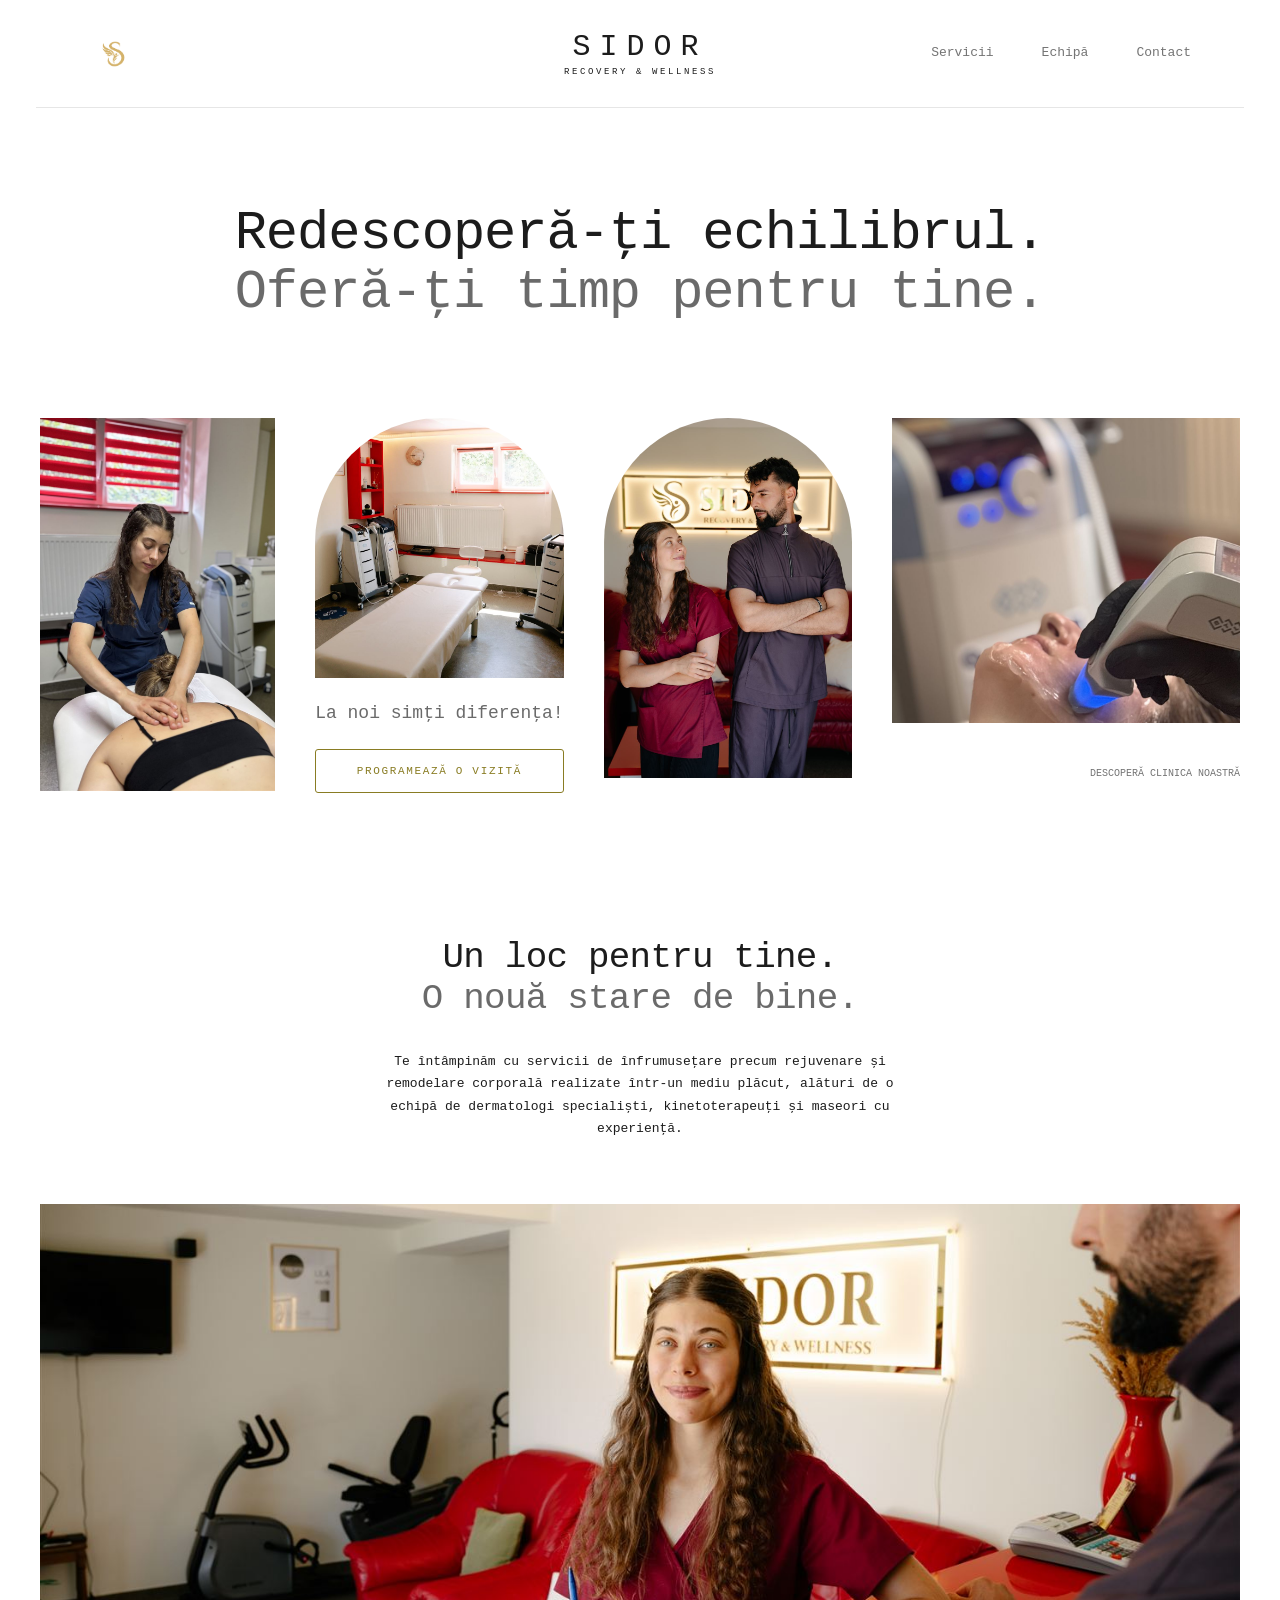
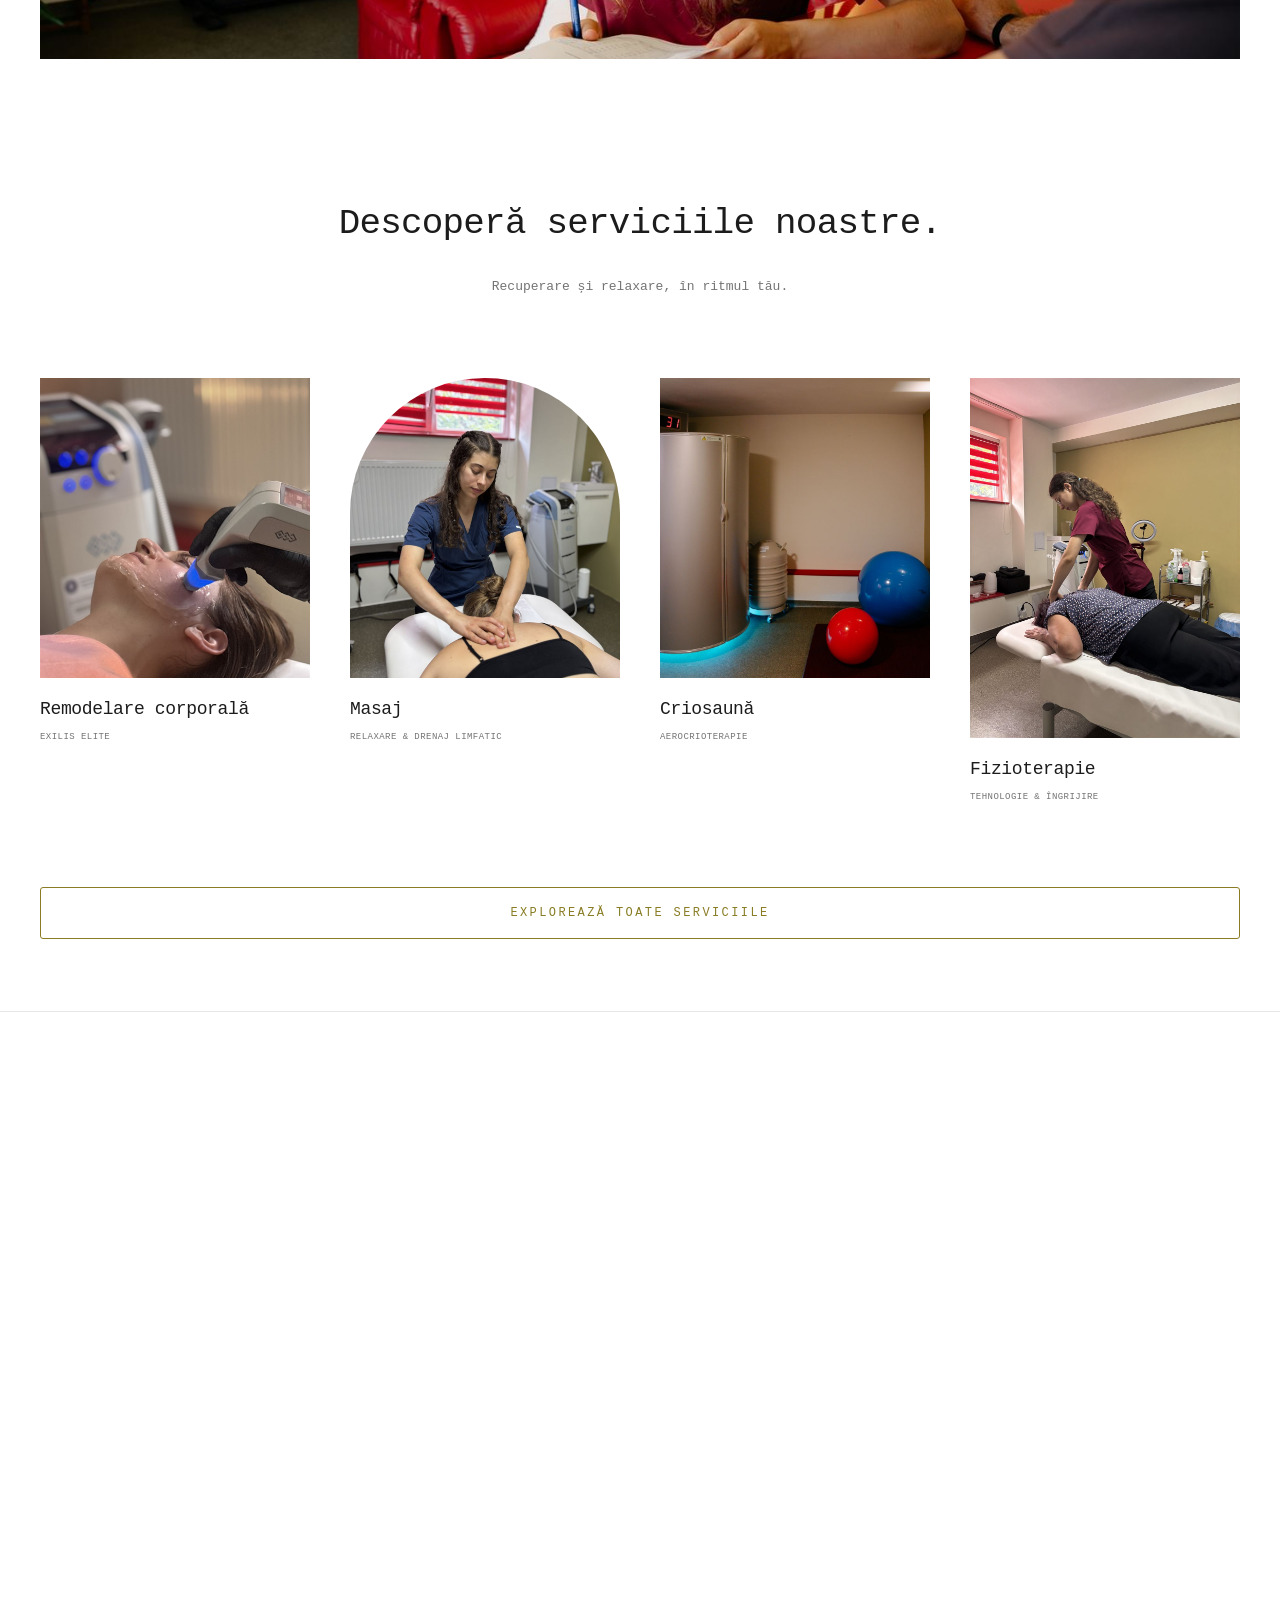
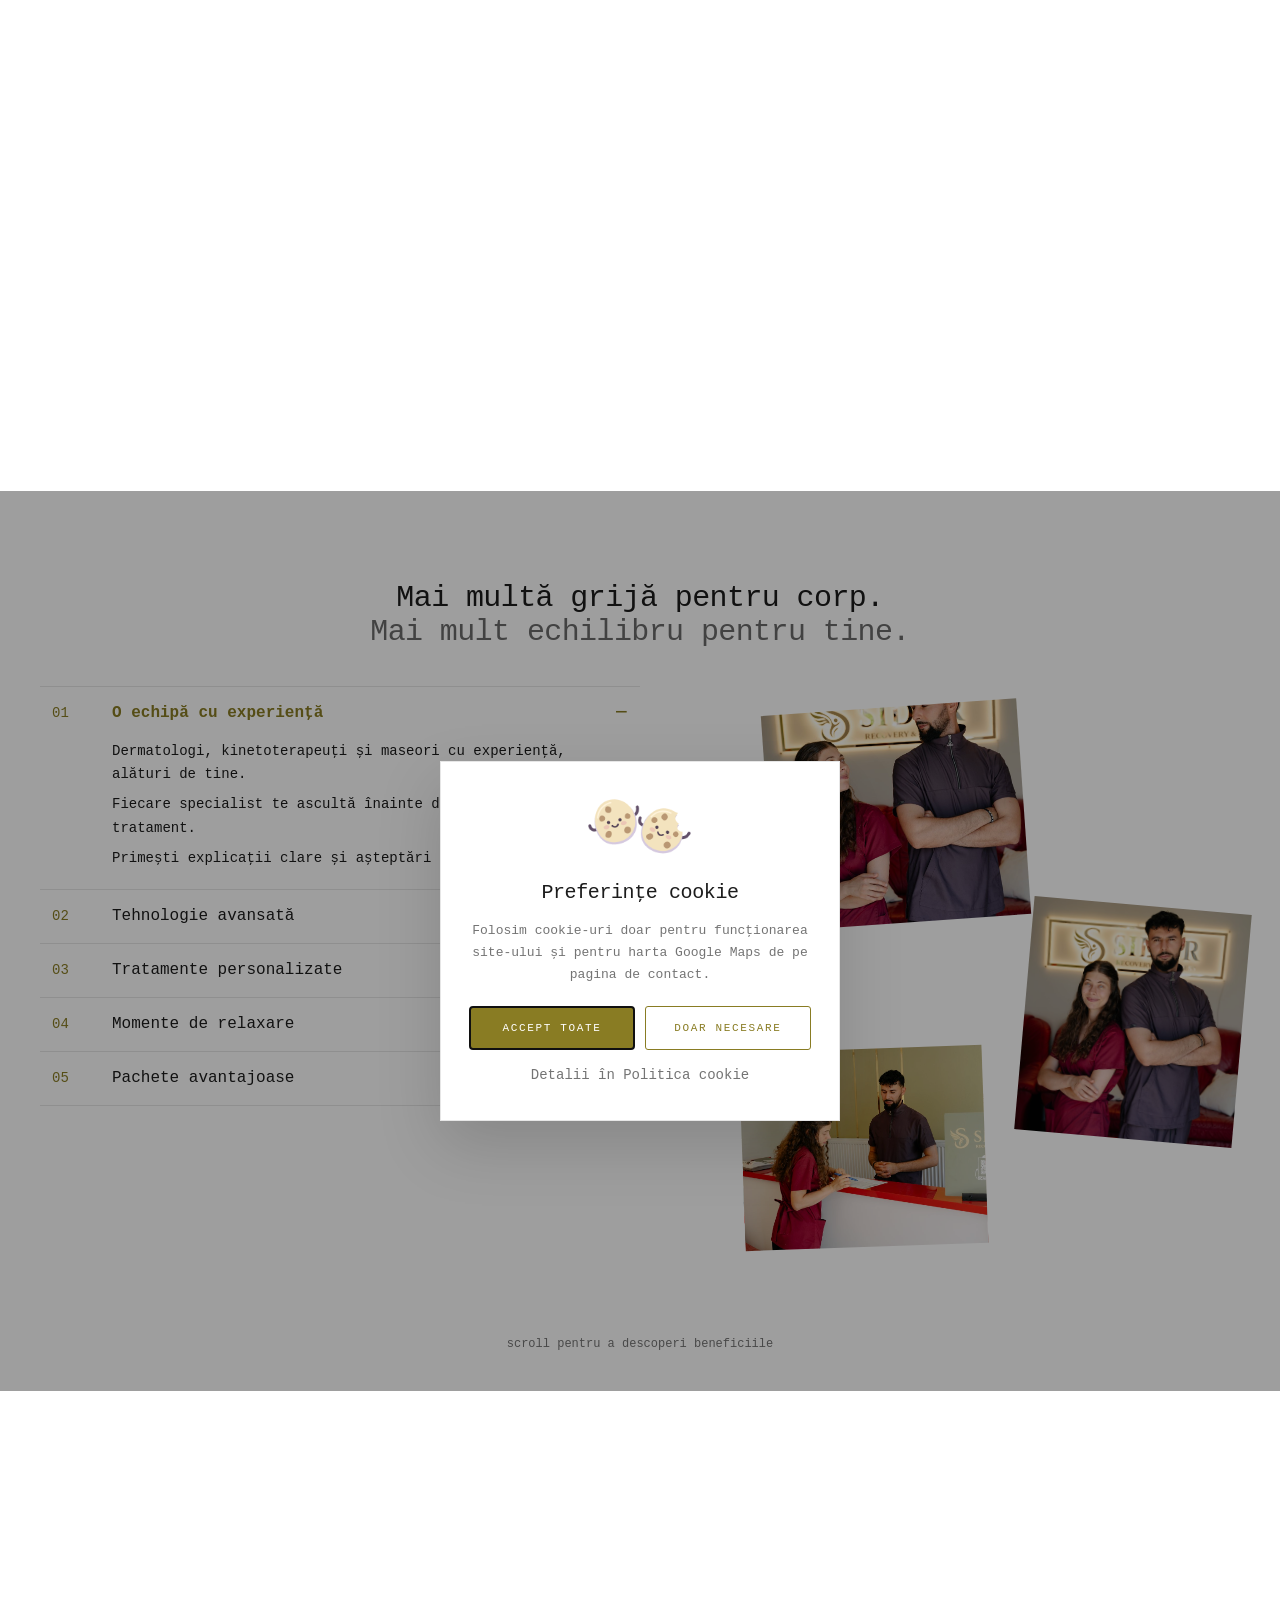
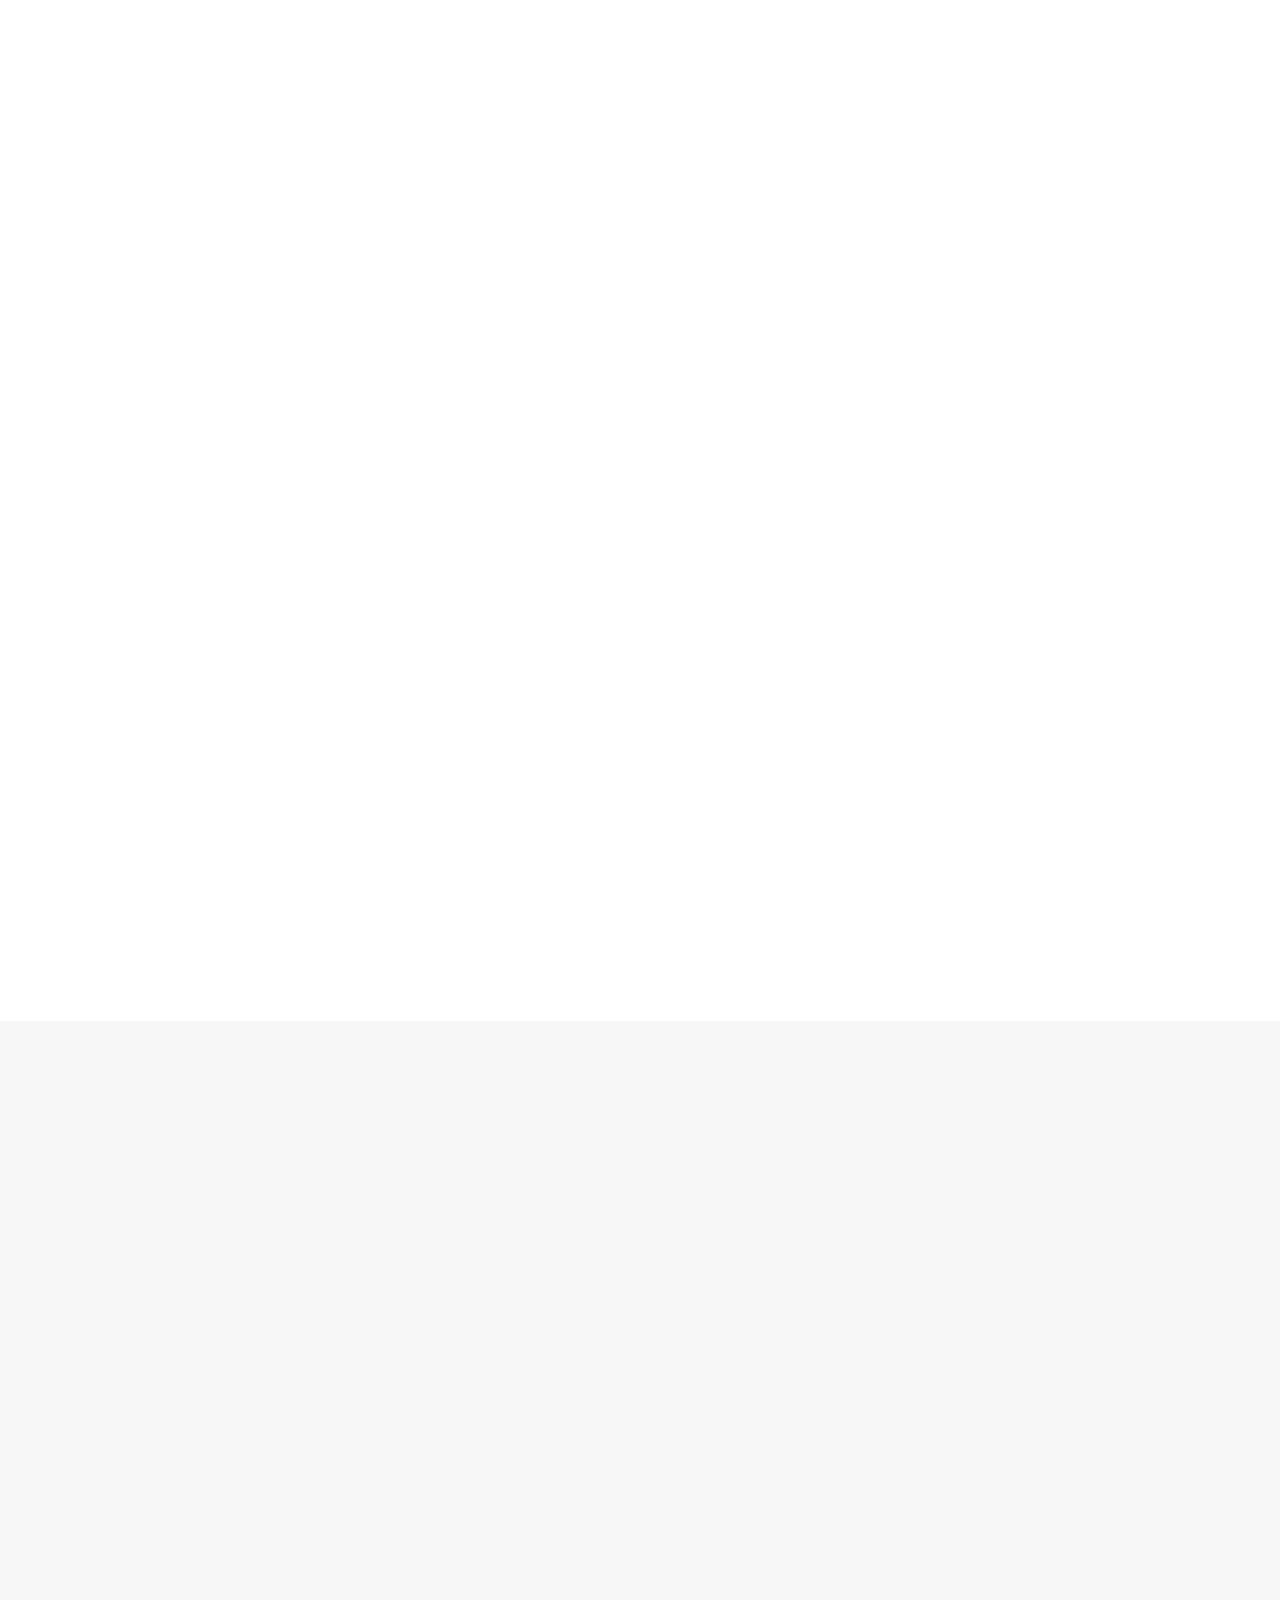
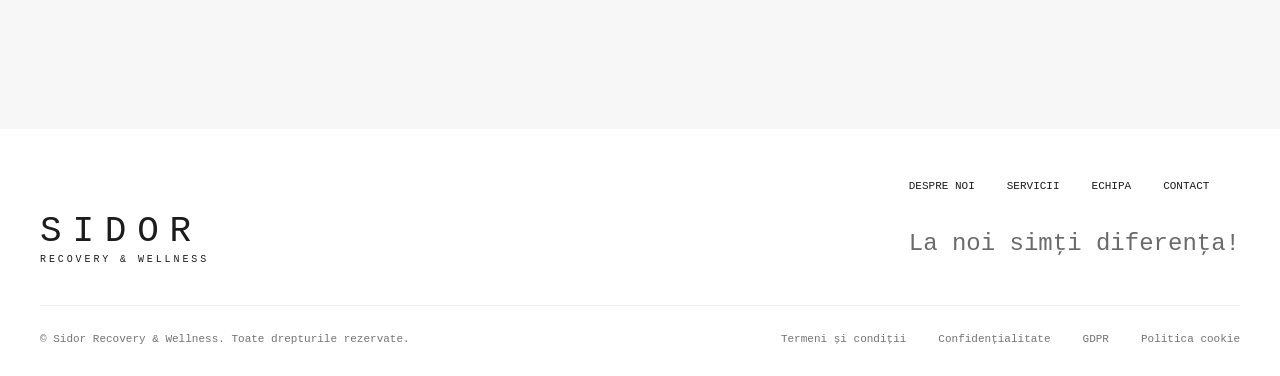
==== index.html @ bfe5ea74 "Add files via upload" ====
<!DOCTYPE html>
<html lang="ro">

<head>
  <meta charset="utf-8">
  <meta name="viewport" content="width=device-width, initial-scale=1">
  <title>Sidor Recovery &amp; Wellness — Clinică de Recuperare și Remodelare în Sînmartin, Oradea</title>
  <meta name="description" content="Clinică de recuperare și remodelare corporală în Sînmartin, Bihor (lângă Oradea): Exilis Elite, kinetoterapie, fizioterapie, criosaună, masaj și jacuzzi.">
  <meta name="robots" content="index, follow">
  <meta name="theme-color" content="#897c23">
  <link rel="canonical" href="https://sidorrecovery.ro/">
  <meta property="og:type" content="website">
  <meta property="og:locale" content="ro_RO">
  <meta property="og:site_name" content="Sidor Recovery &amp; Wellness">
  <meta property="og:title" content="Sidor Recovery &amp; Wellness — Clinică de Recuperare și Remodelare în Sînmartin, Oradea">
  <meta property="og:description" content="Clinică de recuperare și remodelare corporală în Sînmartin, Bihor (lângă Oradea): Exilis Elite, kinetoterapie, fizioterapie, criosaună, masaj și jacuzzi.">
  <meta property="og:url" content="https://sidorrecovery.ro/">
  <meta property="og:image" content="https://sidorrecovery.ro/media/80.jpg">
  <meta name="twitter:card" content="summary_large_image">
  <link rel="icon" type="image/png" href="media/logo.png">
  <link rel="stylesheet" href="style.css">
  <script type="application/ld+json">{"@context":"https://schema.org","@type":"HealthAndBeautyBusiness","@id":"https://sidorrecovery.ro/#clinic","name":"Sidor Recovery & Wellness","url":"https://sidorrecovery.ro/","image":"https://sidorrecovery.ro/media/80.jpg","telephone":"+40761331510","email":"sidorbeautycenter@gmail.com","priceRange":"$$","address":{"@type":"PostalAddress","streetAddress":"Strada Ciprian Porumbescu nr. 12","addressLocality":"Sînmartin","addressRegion":"Bihor","postalCode":"417495","addressCountry":"RO"},"openingHoursSpecification":[{"@type":"OpeningHoursSpecification","dayOfWeek":"Monday","opens":"18:00","closes":"20:00"},{"@type":"OpeningHoursSpecification","dayOfWeek":"Friday","opens":"16:00","closes":"20:00"},{"@type":"OpeningHoursSpecification","dayOfWeek":["Saturday","Sunday"],"opens":"10:00","closes":"16:00"}]}</script>
</head>

<body>
  <header class="nav">
    <div class="m logo-img" style="background-image:url(media/logo.png)" aria-hidden="true"></div>
    <a class="logo" href="#top"><b>SIDOR</b><small>RECOVERY &amp; WELLNESS</small></a>
    <nav aria-label="Navigare principală"><a href="servicii.html">Servicii</a><a href="echipa.html">Echipă</a><a href="contact.html">Contact</a></nav>
  </header>

  <main id="top">
    <section class="hero wrap">
      <h1 class="rv">Redescoperă-ți echilibrul.<br><em>Oferă-ți timp pentru tine.</em></h1>
      <div class="hero-grid">
        <div class="m rv h1" style="background-image:url(media/23.jpg)" role="img" aria-label="Remodelare corporală">
        </div>
        <div class="col">
          <div class="m rv arch h2" style="background-image:url(media/72.jpg)" role="img"
            aria-label="Un spațiu pentru recuperare"></div>
          <p class="rv tag"><em>La noi simți diferența!</em></p>
          <a class="btn rv" href="contact.html">PROGRAMEAZĂ O VIZITĂ</a>
        </div>
        <div class="m rv arch h3" style="background-image:url(media/77.jpg)" role="img"
          aria-label="Oamenii din spatele stării tale de bine"></div>
        <div class="col">
          <div class="m rv h4" style="background-image:url(media/4.jpg)" role="img"
            aria-label="Îngrijire și tehnologie"></div>
          <br>
          <a class="link rv" href="contact.html">DESCOPERĂ CLINICA NOASTRĂ</a>
        </div>
      </div>
    </section>

    <section class="wrap center" id="despre">
      <h2 class="rv">Un loc pentru tine.<br><em>O nouă stare de bine.</em></h2>
      <p class="rv lead">Te întâmpinăm cu servicii de înfrumusețare precum rejuvenare și remodelare corporală realizate
        într-un mediu plăcut, alături de o echipă de dermatologi specialiști, kinetoterapeuți și maseori cu experiență.
      </p>
      <div class="m rv wide" style="background-image:url(media/80.jpg)" role="img" aria-label="În interiorul clinicii">
      </div>
    </section>

    <section class="wrap center" id="servicii">
      <h2 class="rv">Descoperă serviciile noastre.</h2>
      <p class="rv lead muted">Recuperare și relaxare, în ritmul tău.</p>
      <div class="cards">
        <article class="rv">
          <div class="m" style="background-image:url(media/5.jpg)" role="img" aria-label="Remodelare corporală"></div>
          <h3>Remodelare corporală</h3><small>EXILIS ELITE</small>
        </article>
        <article class="rv">
          <div class="m arch" style="background-image:url(media/23.jpg)" role="img" aria-label="Masaj"></div>
          <h3>Masaj</h3><small>RELAXARE &amp; DRENAJ LIMFATIC</small>
        </article>
        <article class="rv">
          <div class="m" style="background-image:url(media/74.jpg)" role="img" aria-label="Criosaună"></div>
          <h3>Criosaună</h3><small>AEROCRIOTERAPIE</small>
        </article>
        <article class="rv tall">
          <div class="m" style="background-image:url(media/22.jpg)" role="img" aria-label="Fizioterapie"></div>
          <h3>Fizioterapie</h3><small>TEHNOLOGIE &amp; ÎNGRIJIRE</small>
        </article>
      </div>
      <a class="btn full rv" href="servicii.html">EXPLOREAZĂ TOATE SERVICIILE</a>
    </section>

    <!-- Benefits: pinned, scroll steps through 5 benefits x 3 images (see script.js) -->
    <section class="ben" id="beneficii">
      <div class="pin wrap">
        <h2 class="center">Mai multă grijă pentru corp.<br><em>Mai mult echilibru pentru tine.</em></h2>
        <div class="ben-grid">
          <ul class="rows">
            <li><button type="button"><i>01</i><span>O echipă cu experiență</span><b>+</b></button>
              <p>Dermatologi, kinetoterapeuți și maseori cu experiență, alături de tine.</p>
              <p>Fiecare specialist te ascultă înainte de a recomanda un tratament.</p>
              <p>Primești explicații clare și așteptări realiste.</p>
            </li>
            <li><button type="button"><i>02</i><span>Tehnologie avansată</span><b>+</b></button>
              <p>Aparatură modernă pentru rezultate vizibile.</p>
              <p>Dispozitive certificate, operate doar de personal instruit.</p>
              <p>Fiecare ședință este adaptată reacției corpului tău.</p>
            </li>
            <li><button type="button"><i>03</i><span>Tratamente personalizate</span><b>+</b></button>
              <p>Fiecare plan este adaptat nevoilor tale.</p>
              <p>Începem cu o evaluare și stabilim obiectivele împreună.</p>
              <p>Planul se ajustează pe parcurs.</p>
            </li>
            <li><button type="button"><i>04</i><span>Momente de relaxare</span><b>+</b></button>
              <p>Un spațiu liniștit, doar pentru tine.</p>
              <p>Muzică discretă, lumină caldă și o atmosferă calmă.</p>
              <p>Rămâi cât ai nevoie după tratament, fără grabă.</p>
            </li>
            <li><button type="button"><i>05</i><span>Pachete avantajoase</span><b>+</b></button>
              <p>Combină serviciile preferate în pachete avantajoase.</p>
              <p>Prețuri bune pentru rezultate de durată.</p>
              <p>Le programezi flexibil, după agenda ta.</p>
            </li>
          </ul>
          <div class="stage">
            <!-- 15 placeholders: 3 per benefit, in order -->
            <div class="m" style="background-image:url(media/77.jpg)" role="img" aria-label="Beneficiul 1, imaginea 1">
            </div>
            <div class="m" style="background-image:url(media/78.jpg)" role="img" aria-label="Beneficiul 1, imaginea 2">
            </div>
            <div class="m" style="background-image:url(media/79.jpg)" role="img" aria-label="Beneficiul 1, imaginea 3">
            </div>
            <div class="m" style="background-image:url(media/4.jpg)" role="img" aria-label="Beneficiul 2, imaginea 1">
            </div>
            <div class="m" style="background-image:url(media/73.jpg)" role="img" aria-label="Beneficiul 2, imaginea 2">
            </div>
            <div class="m" style="background-image:url(media/21.jpg)" role="img" aria-label="Beneficiul 2, imaginea 3">
            </div>
            <div class="m" style="background-image:url(media/3.jpg)" role="img" aria-label="Beneficiul 3, imaginea 1">
            </div>
            <div class="m" style="background-image:url(media/5.jpg)" role="img" aria-label="Beneficiul 3, imaginea 2">
            </div>
            <div class="m" style="background-image:url(media/2.jpg)" role="img" aria-label="Beneficiul 3, imaginea 3">
            </div>
            <div class="m" style="background-image:url(media/26.jpg)" role="img" aria-label="Beneficiul 4, imaginea 1">
            </div>
            <div class="m" style="background-image:url(media/28.jpg)" role="img" aria-label="Beneficiul 4, imaginea 2">
            </div>
            <div class="m" style="background-image:url(media/29.jpg)" role="img" aria-label="Beneficiul 4, imaginea 3">
            </div>
            <div class="m" style="background-image:url(media/27.jpg)" role="img" aria-label="Beneficiul 5, imaginea 1">
            </div>
            <div class="m" style="background-image:url(media/25.jpg)" role="img" aria-label="Beneficiul 5, imaginea 2">
            </div>
            <div class="m" style="background-image:url(media/24.jpg)" role="img" aria-label="Beneficiul 5, imaginea 3">
            </div>
          </div>
        </div>
        <p class="hint">scroll pentru a descoperi beneficiile</p>
      </div>
    </section>

    <section class="wrap team" id="echipa">
      <div class="m rv arch" style="background-image:url(media/78.jpg)" role="img" aria-label="Echipa Sidor"></div>
      <div class="rv">
        <h2>Oameni dedicați<br>stării tale de bine.</h2>
        <p class="it">Vrem să ne asigurăm că primiți toate informațiile de care aveți nevoie.</p>
        <p>Echipa noastră este tot timpul pregătită să vă îndrume spre tratamente personalizate care să aducă
          rezultatele optime pentru redefinirea corpului dumneavoastră.</p>
      </div>
    </section>

    <section class="visit" id="contact">
      <div class="wrap two">
        <div class="rv">
          <h2>Starea ta de bine<br>începe cu o vizită.</h2>
          <address>
            <p>Strada Ciprian Porumbescu, nr. 12<br>Sînmartin 417495, Bihor · Reper: blocurile ANL</p>
            <p class="phone"><a href="tel:0761331510">0761 331 510</a></p>
            <p><a href="mailto:sidorbeautycenter@gmail.com">sidorbeautycenter@gmail.com</a></p>
          </address>
          <a class="btn" href="contact.html">PROGRAMEAZĂ O VIZITĂ</a>
        </div>
        <div class="rv">
          <h3>ORAR DE FUNCȚIONARE</h3>
          <dl class="hours">
            <dt>Luni</dt>
            <dd>18:00 – 20:00</dd>
            <dt>Marți – Joi</dt>
            <dd>Închis</dd>
            <dt>Vineri</dt>
            <dd>16:00 – 20:00</dd>
            <dt>Sâmbătă – Duminică</dt>
            <dd>10:00 – 16:00</dd>
          </dl>
          <p class="muted small">Deschidem și la cerere, pentru tratamente.</p>
          <p class="it">Prima vizită</p>
          <p class="small">Vă rugăm să veniți cu 15 minute înainte de ora programării, pentru a vă familiariza cu
            locația noastră.</p>
        </div>
      </div>
    </section>
  </main>

  <footer class="wrap foot">
    <div class="foot-top">
      <a class="logo left" href="#top"><b>SIDOR</b><small>RECOVERY &amp; WELLNESS</small></a>
      <div class="foot-r">
        <nav aria-label="Subsol"><a href="#despre">DESPRE NOI</a><a href="servicii.html">SERVICII</a><a href="echipa.html">ECHIPA</a><a
            href="contact.html">CONTACT</a></nav>
        <p class="it">La noi simți diferența!</p>
      </div>
    </div>
    <div class="legal"><span>© Sidor Recovery &amp; Wellness. Toate drepturile rezervate.</span><span><a
          href="termeni.html">Termeni și condiții</a><a href="confidentialitate.html">Confidențialitate</a><a
          href="gdpr.html">GDPR</a><a href="cookies.html">Politica cookie</a></span></div>
  </footer>

  <script src="script.js"></script>
</body>

</html>
---- style.css ----
:root{--bg:#fff;--ink:#1c1c1c;--mute:#747474;--acc:#897c23;--rule:#e6e6e6;--rule2:#efefef;--mono:'Courier New',Courier,monospace}
*{box-sizing:border-box;margin:0}
html{scroll-behavior:smooth}
body{background:var(--bg);color:var(--ink);font:13px/1.7 var(--mono);overflow-x:clip}
img,video,iframe{max-width:100%}
a{color:inherit;text-decoration:none}
address{font-style:normal}
h1,h2,h3{font-family:var(--mono);font-weight:400;letter-spacing:-.02em}
h1{font-size:clamp(30px,4.2vw,56px);line-height:1.1}
h2,.team h2,.visit h2,.h2s{font-size:clamp(24px,2.8vw,36px);line-height:1.15}
em,.it{font-family:var(--mono);font-style:normal;opacity:.65}
.wrap{max-width:1360px;margin:0 auto;padding:0 40px}
.center{text-align:center}.left{margin-left:0;text-align:left}
.muted{color:var(--mute)}.small{font-size:14px}
.just{text-align:justify;text-justify:inter-word;hyphens:auto}
section{padding:128px 0}
section.wrap:not(.svc):not(.page-head){padding-top:72px;padding-bottom:72px}
section[id]{scroll-margin-top:20px}

.m,.stage .m{background:#f7f7f7 center/cover;width:100%;object-fit:cover;display:block;border-radius:0}
.arch{border-radius:999px 999px 0 0}

/* nav */
.nav{height:108px;display:flex;align-items:center;justify-content:space-between;padding:0 53px;border-bottom:1px solid var(--rule);margin:0 36px;position:relative}
.nav nav{display:flex;gap:48px;color:var(--mute);font-size:13px}
.logo{text-align:center;position:absolute;left:50%;transform:translateX(-50%);line-height:1}
.logo b{display:block;font:400 30px var(--mono);letter-spacing:.3em}
.logo small{font-size:9px;letter-spacing:.29em}
.logo-img{width:49px;height:57px;background:transparent center/contain no-repeat}
.burger{display:none}

/* hero */
.hero{text-align:center;padding-top:96px!important}
.hero-grid{display:grid;grid-template-columns:257fr 272fr 272fr 380fr;gap:40px;margin-top:96px;align-items:start;text-align:left}
.h1{height:373px}.h2{height:260px}.h3{height:360px}.h4{height:305px}
.col .tag{font-size:18px;margin:20px 0;text-align:center}
.btn{display:block;background:transparent;border:1px solid var(--acc);color:var(--acc);text-align:center;font:400 11px var(--mono);letter-spacing:.15em;padding:15px 12px;border-radius:3px;cursor:pointer;transition:background .2s,color .2s}
.btn:hover,.btn.full:hover{background:var(--acc);color:#fff}
.btn.full{margin-top:80px;padding:18px;font-size:12px;letter-spacing:.2em}
.link{display:block;text-align:right;color:var(--mute);font-size:10px;margin-top:20px}

/* about / services */
.lead{max-width:540px;margin:32px auto 0}
.wrap .lead.left{max-width:none}
.wide{height:455px;margin-top:64px}
.cards{display:grid;grid-template-columns:repeat(4,1fr);gap:40px;text-align:left;margin-top:80px;align-items:start}
.cards.three{grid-template-columns:repeat(3,1fr)}
.cards .m{height:300px}.cards .tall .m{height:360px}
.cards h3,.price h4{font-size:18px;margin-top:16px}
.cards small{font-size:9px;color:var(--mute);letter-spacing:.05em}

/* benefits: pinned scroll steps on desktop, tap accordion on mobile */
.ben{height:calc(15*60vh + 100vh);padding:0;border-top:1px solid var(--rule)}
.pin{position:sticky;top:0;height:100vh;display:flex;flex-direction:column;justify-content:flex-start;padding-top:10vh;gap:4vh}
.pin h2{font-size:clamp(22px,2.4vw,30px)}
.ben-grid{max-width:50%}
.rows{list-style:none;padding:0}
.rows li{border-top:1px solid var(--rule)}
.rows li:last-child{border-bottom:1px solid var(--rule)}
.rows button{all:unset;box-sizing:border-box;cursor:pointer;width:100%;display:flex;align-items:center;gap:24px;padding:14px 12px;font:400 16px var(--mono)}
.rows button:focus-visible{outline:2px solid var(--acc)}
.rows i{font:400 14px var(--mono);color:var(--acc);width:36px}
.rows span{flex:1}
.rows b{font:400 22px var(--mono)}
.rows p{max-height:0;overflow:hidden;padding:0 12px 0 72px;font-size:14px;opacity:0;transition:max-height .5s,opacity .5s,padding .5s}
.rows li.open button{font-weight:700;color:var(--acc)}
.rows li.open p{max-height:200px;opacity:1;padding-bottom:6px}
.rows li.open p:last-of-type{padding-bottom:18px}
.rows .w{opacity:0;display:inline-block;transform:translateY(6px);transition:opacity .5s,transform .5s}
.rows p.on .w{opacity:1;transform:none;transition-delay:var(--d)}
.stage{position:absolute;inset:0;pointer-events:none}
.stage .m{position:absolute;width:var(--w);height:var(--h);left:var(--x);top:var(--y);opacity:0;transform:translateY(80px) rotate(calc(var(--r)*3)) scale(.6);transition:opacity .7s,transform .8s cubic-bezier(.2,.8,.2,1)}
.stage .m.show{opacity:1;transform:rotate(var(--r))}
.stage .m:nth-child(3n+1){--x:60%;--y:24%;--w:20%;--h:24vh;--r:-4deg}
.stage .m:nth-child(3n+2){--x:80%;--y:46%;--w:17%;--h:26vh;--r:5deg}
.stage .m:nth-child(3n){--x:58%;--y:62%;--w:19%;--h:22vh;--r:-2deg}
.stage .m:nth-child(3n+1):nth-child(n+4):nth-child(-n+6){--r:4deg}
.stage .m:nth-child(3n+2):nth-child(n+4):nth-child(-n+6){--r:-5deg}
.stage .m:nth-child(3n):nth-child(n+4):nth-child(-n+6){--r:2deg}
.hint{position:absolute;bottom:4vh;left:0;right:0;text-align:center;font-size:12px;color:var(--mute)}

/* team / visit / footer */
.team{display:grid;grid-template-columns:480px 1fr;gap:100px;align-items:center}
.team .m{height:466px}
.team h2,.visit h2,.h2s{margin-bottom:28px}
.team .it{font-size:19px;margin-bottom:28px}
.visit{background:#f7f7f7}
.two{display:grid;grid-template-columns:1fr 1fr;gap:110px}
.visit p{margin-bottom:20px}
.phone{font:400 26px var(--mono)}
.visit .btn{max-width:440px;padding:18px}
.visit h3,.visit h4{font:500 11px var(--mono);letter-spacing:.1em;padding:0 0 18px;border-bottom:1px solid var(--rule)}
.hours{display:grid;grid-template-columns:1fr auto;font-size:14px}
.hours dt,.hours dd{margin:0;padding:18px 0 14px;border-bottom:1px solid var(--rule)}
.hours dd{text-align:right}
.visit .muted{margin-top:20px;font-size:13px}
.visit .it{font-size:25px;margin-top:36px;margin-bottom:6px}
.foot{padding-top:48px;padding-bottom:28px}
.foot-top{display:flex;justify-content:space-between;align-items:flex-end;padding-bottom:40px;border-bottom:1px solid var(--rule2)}
.logo.left{position:static;transform:none;text-align:left}
.logo.left b{font-size:36px}.logo.left small{font-size:10px}
.foot-r{text-align:right}.foot-r nav{display:flex;gap:32px;font-size:11px;margin-bottom:28px}
.foot-r .it{font-size:24px}
.legal{display:flex;justify-content:space-between;color:var(--mute);font-size:11px;padding-top:24px}
.legal a{margin-left:32px}

/* subpages & legal */
.page-head{padding:112px 40px 24px}
.page-head h1{font-size:clamp(28px,3.6vw,46px)}
.big{font-size:25px;line-height:1.1;margin:24px 0}
.chips{display:flex;flex-wrap:wrap;justify-content:center;gap:12px;margin-top:40px}
.chips a{border-bottom:1px solid var(--rule);padding:4px 0;font-size:13px;color:var(--mute);transition:color .2s,border-color .2s}
.chips a:hover,.chips a[aria-current="page"]{color:var(--acc);border-color:var(--acc)}
.chips a[aria-current="page"]{font-weight:700}
.svc{display:grid;grid-template-columns:1fr 1fr;gap:96px;align-items:center;padding:112px 0;border-top:1px solid var(--rule2)}
.svc.top{align-items:start}
.svc>.m{height:520px}
.svc p{margin-bottom:20px}
.svc small{color:var(--mute);letter-spacing:.1em;font-size:11px}
.svc h2{margin:6px 0 24px}
.svc h3,.sub{font:400 28px/1.1 var(--mono);margin:28px 0 14px}
.sub{margin-top:0}
.ticks{list-style:none;padding:0}
.ticks li{break-inside:avoid;padding:4px 0 4px 20px;position:relative;font-size:14px}
.ticks li::before{content:'';position:absolute;left:0;top:15px;width:8px;height:1px;background:var(--acc)}
.steps{padding-left:22px;font-size:14px}.steps li{padding:6px 0 6px 6px}
.steps li::marker{font:italic 22px var(--mono);color:var(--acc)}
.prices{display:grid;grid-template-columns:repeat(auto-fit,minmax(220px,1fr));gap:32px;margin-bottom:64px}
.prices.two-c{grid-template-columns:repeat(2,1fr)}
.price{border-top:1px solid var(--rule);padding:24px 0;text-align:center;display:flex;flex-direction:column;gap:6px}
.price h4{margin-top:0;line-height:1.1}
.amt{font:400 34px/1 var(--mono);margin:8px 0}.amt small{font:500 12px var(--mono);letter-spacing:.1em}
.price .btn{margin-top:auto;align-self:center;padding:12px 28px}
.more{max-width:900px;margin:0 auto 64px;border-top:1px solid var(--rule2);border-bottom:1px solid var(--rule2)}
.more summary{cursor:pointer;list-style:none;padding:22px 0;font:15px var(--mono);display:flex;justify-content:space-between}
.more summary::after{content:'+';font:22px var(--mono)}
.more[open] summary::after{content:'−'}
.more summary::-webkit-details-marker{display:none}
.more>*:not(summary){padding-bottom:24px}
.more .svc{padding:0 0 32px;border:0;gap:48px;align-items:start}
.more.inline{margin:24px 0 0;max-width:none}
.more.inline summary{padding:14px 0;font-size:12px;letter-spacing:.1em;text-transform:uppercase;color:var(--acc)}
.contact{align-items:start;padding-top:48px;gap:80px}
.contact a:hover{text-decoration:underline}
.map-frame{width:100%;height:280px;margin-top:24px;border:1px solid var(--rule);display:block}
.map-frame:not([src]){display:none}
.map-btn{margin-top:24px}
form label{display:block;margin-top:20px;font-size:11px;letter-spacing:.1em;text-transform:uppercase;color:var(--mute)}
form input,form textarea{display:block;width:100%;margin-top:6px;border:0;border-bottom:1px solid var(--rule);background:transparent;padding:10px 0;font:15px var(--mono);color:var(--ink);border-radius:0}
form input:focus,form textarea:focus{outline:0;border-color:var(--acc)}
form .btn{margin-top:32px;width:100%}
.form-msg{margin-top:12px}
.doc{max-width:780px;padding-top:48px!important;padding-bottom:96px!important}
.doc h2{font-size:20px;margin:40px 0 12px;padding-top:24px;border-top:1px solid var(--rule2)}
.doc h2:first-of-type{margin-top:24px}
.doc p,.doc li{margin-bottom:10px}
.doc ul{padding-left:20px;margin-bottom:16px}
.doc a{color:var(--acc);text-decoration:underline}
.quote{padding:16px 20px;border-left:2px solid var(--acc);background:#f9f9f7}
.cookie-hero{display:block;margin:0 auto 16px;height:auto}
.tbl{overflow-x:auto;margin:16px 0 24px}
.tbl table{width:100%;border-collapse:collapse;font-size:12px}
.tbl th,.tbl td{text-align:left;padding:10px 12px;border-bottom:1px solid var(--rule);vertical-align:top}
.tbl th{color:var(--mute);font-weight:400;letter-spacing:.08em;text-transform:uppercase}

/* native <dialog> cookie modal */
dialog.cookie{margin:auto;background:var(--bg);color:var(--ink);border:1px solid var(--rule);max-width:400px;width:calc(100% - 40px);padding:32px 28px;text-align:center;box-shadow:0 24px 60px rgba(0,0,0,.15);animation:pop .25s ease}
dialog.cookie::backdrop{background:rgba(0,0,0,.38)}
dialog.cookie img{display:block;margin:0 auto 14px;height:auto}
dialog.cookie h3{font-size:20px;margin-bottom:10px}
dialog.cookie p{color:var(--mute);margin-bottom:20px;font-size:13px}
dialog.cookie .row{display:grid;grid-template-columns:1fr 1fr;gap:10px;margin-bottom:14px}
dialog.cookie .btn.solid{background:var(--acc);color:#fff}
dialog.cookie .btn.solid:hover{filter:brightness(.92)}
dialog.cookie>a:hover{text-decoration:underline}

/* scroll reveal */
.rv{opacity:0;transform:translateY(30px);transition:opacity .8s ease,transform .8s ease}
.rv.m{transform:scale(.85)}
.rv.in{opacity:1;transform:none}
.cards .rv:nth-child(2){transition-delay:.1s}.cards .rv:nth-child(3){transition-delay:.2s}.cards .rv:nth-child(4){transition-delay:.3s}
.hero-grid>*:nth-child(2){transition-delay:.1s}.hero-grid>*:nth-child(3){transition-delay:.2s}.hero-grid>*:nth-child(4){transition-delay:.3s}
@keyframes pop{from{opacity:0;transform:scale(.9)}to{opacity:1;transform:none}}
@media (prefers-reduced-motion:reduce){.rv,.stage .m,.rows p,.rows .w{transition:none!important}.rv{opacity:1;transform:none}html{scroll-behavior:auto}}

@media (max-width:900px){
 body{font-size:14px}
 .wrap{padding:0 28px}
 section{padding:56px 0}
 section.wrap:not(.svc):not(.page-head){padding-top:56px;padding-bottom:56px}
 .nav{flex-wrap:wrap;justify-content:space-between;height:auto;padding:16px 0;margin:0 28px;gap:0}
 .nav .logo{position:static;transform:none;text-align:left}
 .nav .logo b{font-size:24px}.nav .logo small{font-size:8px}
 .burger{display:block;background:none;border:0;color:var(--ink);font:22px/1 var(--mono);cursor:pointer;padding:6px}
 .burger:focus-visible{outline:2px solid var(--acc)}
 .nav nav{display:none;width:100%;flex-direction:column;gap:0;border-top:1px solid var(--rule);margin-top:14px}
 .nav.open nav{display:flex}
 .nav nav a{padding:12px 0;border-bottom:1px solid var(--rule2)}
 .nav nav a:last-child{border-bottom:0}
 .logo-img{display:none}
 .hero{padding-top:40px!important}
 .hero-grid,.cards,.team,.two,.svc,.prices.two-c,.cards.three{grid-template-columns:1fr;gap:28px}
 .hero-grid{gap:24px;margin-top:32px}
 .hero-grid>.h1,.hero-grid>.h3{display:none}
 .h2,.h4{height:62vw}
 .col .tag{margin:16px 0}.link{text-align:center;margin-top:12px}.col br{display:none}
 .cards{gap:32px;margin-top:40px}.cards .m,.cards .tall .m{height:72vw}
 .wide{height:56vw;margin-top:32px}.team .m{height:100vw}
 .btn.full{margin-top:40px;font-size:11px}
 .ben{height:auto;padding:56px 0}
 .pin{position:static;height:auto;padding-top:0;gap:24px}
 .ben-grid{display:flex;flex-direction:column;max-width:none;gap:20px}
 .stage{position:static;order:-1;display:grid;grid-template-columns:repeat(3,1fr);gap:8px;pointer-events:auto}
 .stage .m{position:static;display:none;width:auto!important;height:34vw!important;opacity:1;transform:none}
 .stage .m.show{display:block;animation:pop .5s ease}
 .rows button{gap:14px;padding:16px 4px;font-size:15px}
 .rows i{width:28px}.rows p{padding:0 4px 0 46px}.hint{display:none}
 .page-head{padding:48px 28px 8px}
 .svc{padding:48px 0}.svc.rev>.m{order:-1}.svc>.m,.svc>video.m{height:80vw}
 .more summary{font-size:14px;padding:18px 0}.prices{gap:20px;margin-bottom:40px}
 .chips{gap:8px 16px;margin-top:24px}
 .visit .btn,.price .btn{width:100%;max-width:none}
 .contact{gap:48px;padding-top:24px}.map-frame{height:240px}
 .foot-top,.legal{flex-direction:column;align-items:flex-start;gap:20px}
 .foot-r{text-align:left}.foot-r nav{flex-wrap:wrap;gap:12px 20px}
 .legal span:last-child{display:flex;flex-wrap:wrap;gap:8px 20px}.legal a{margin-left:0}
}
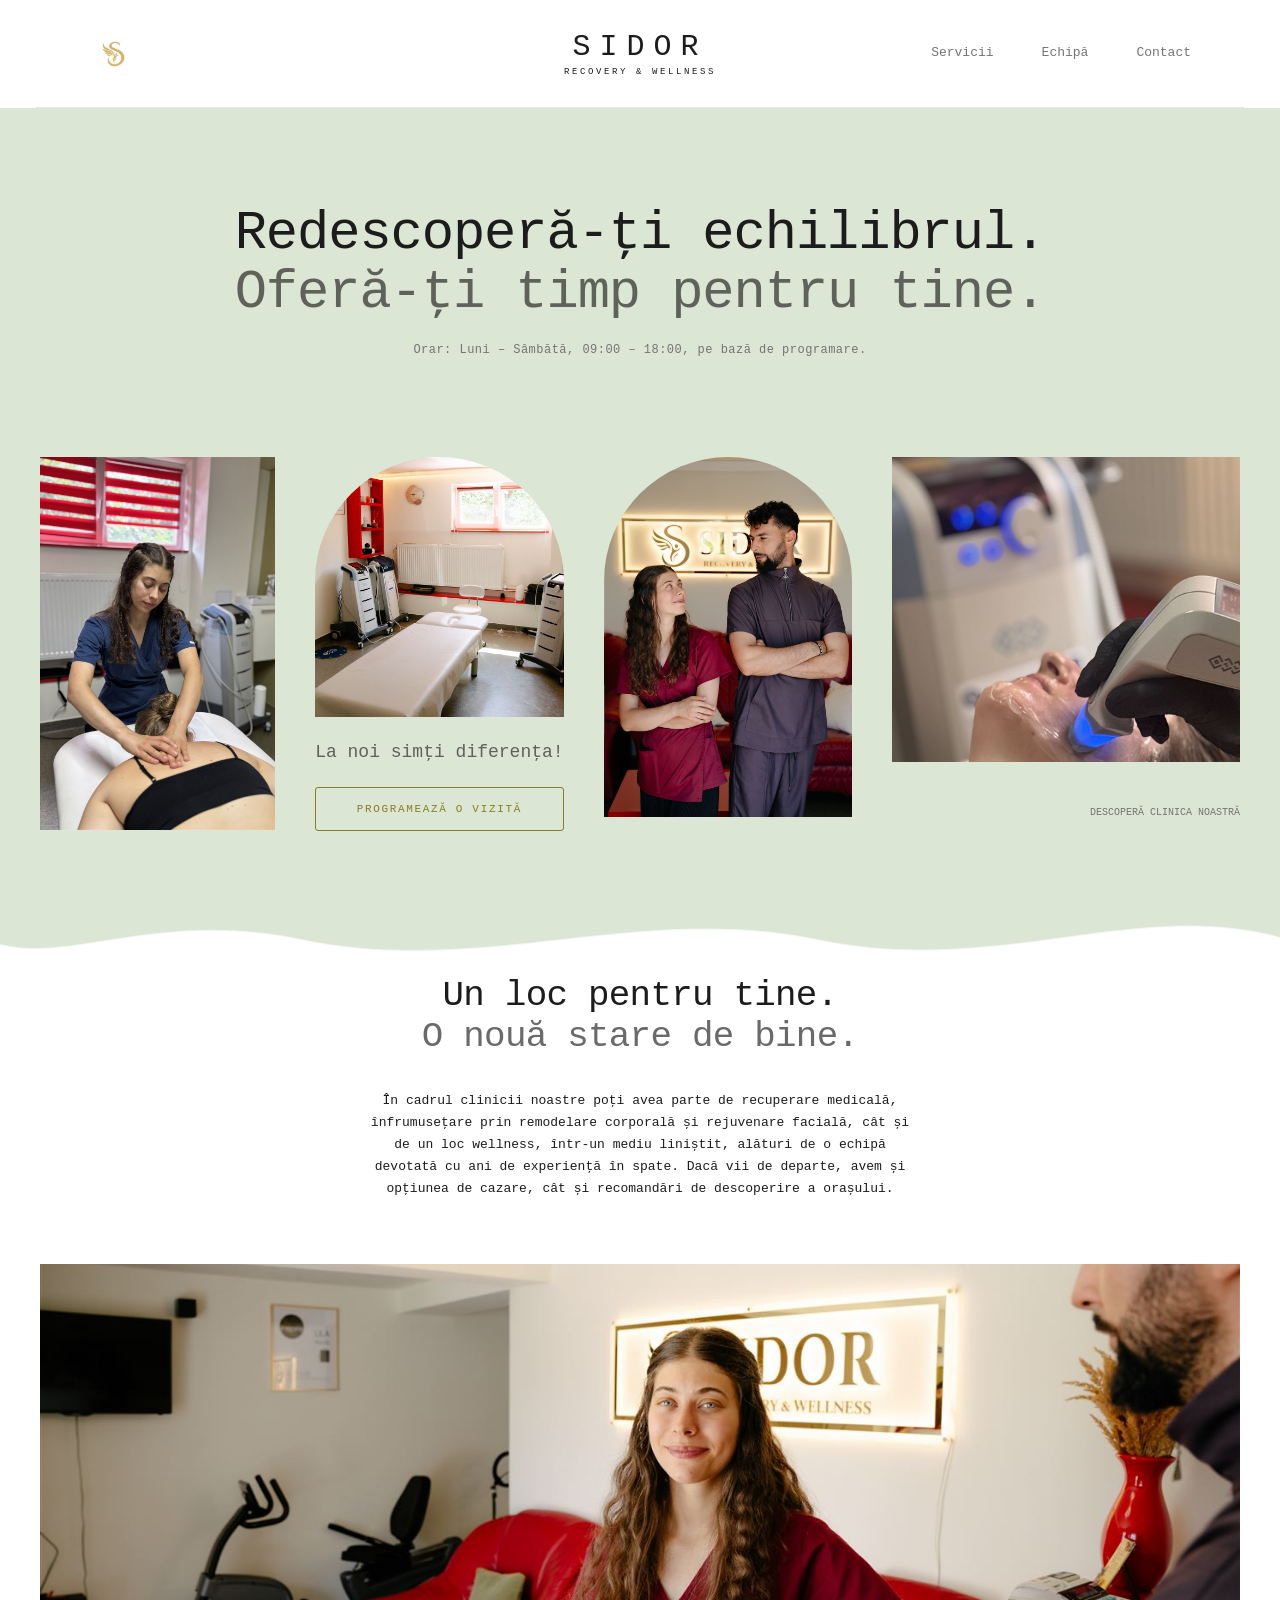
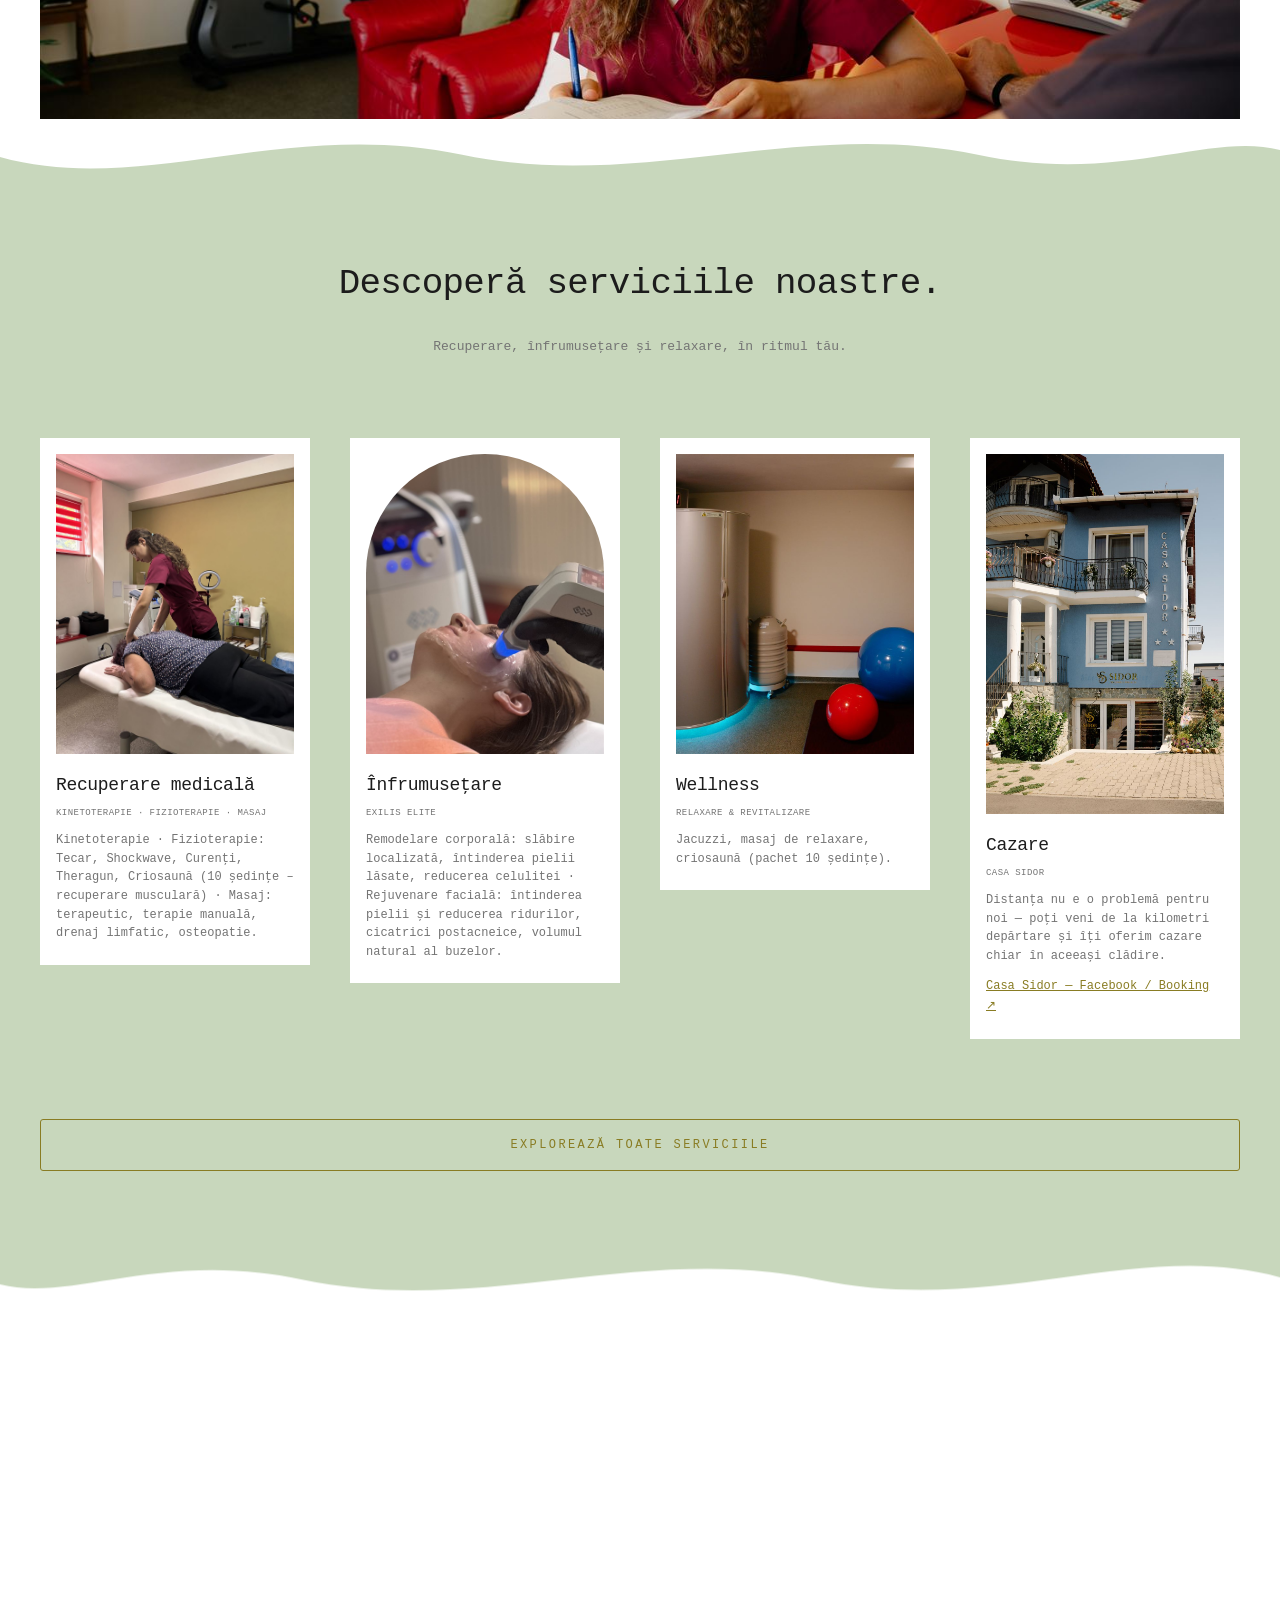
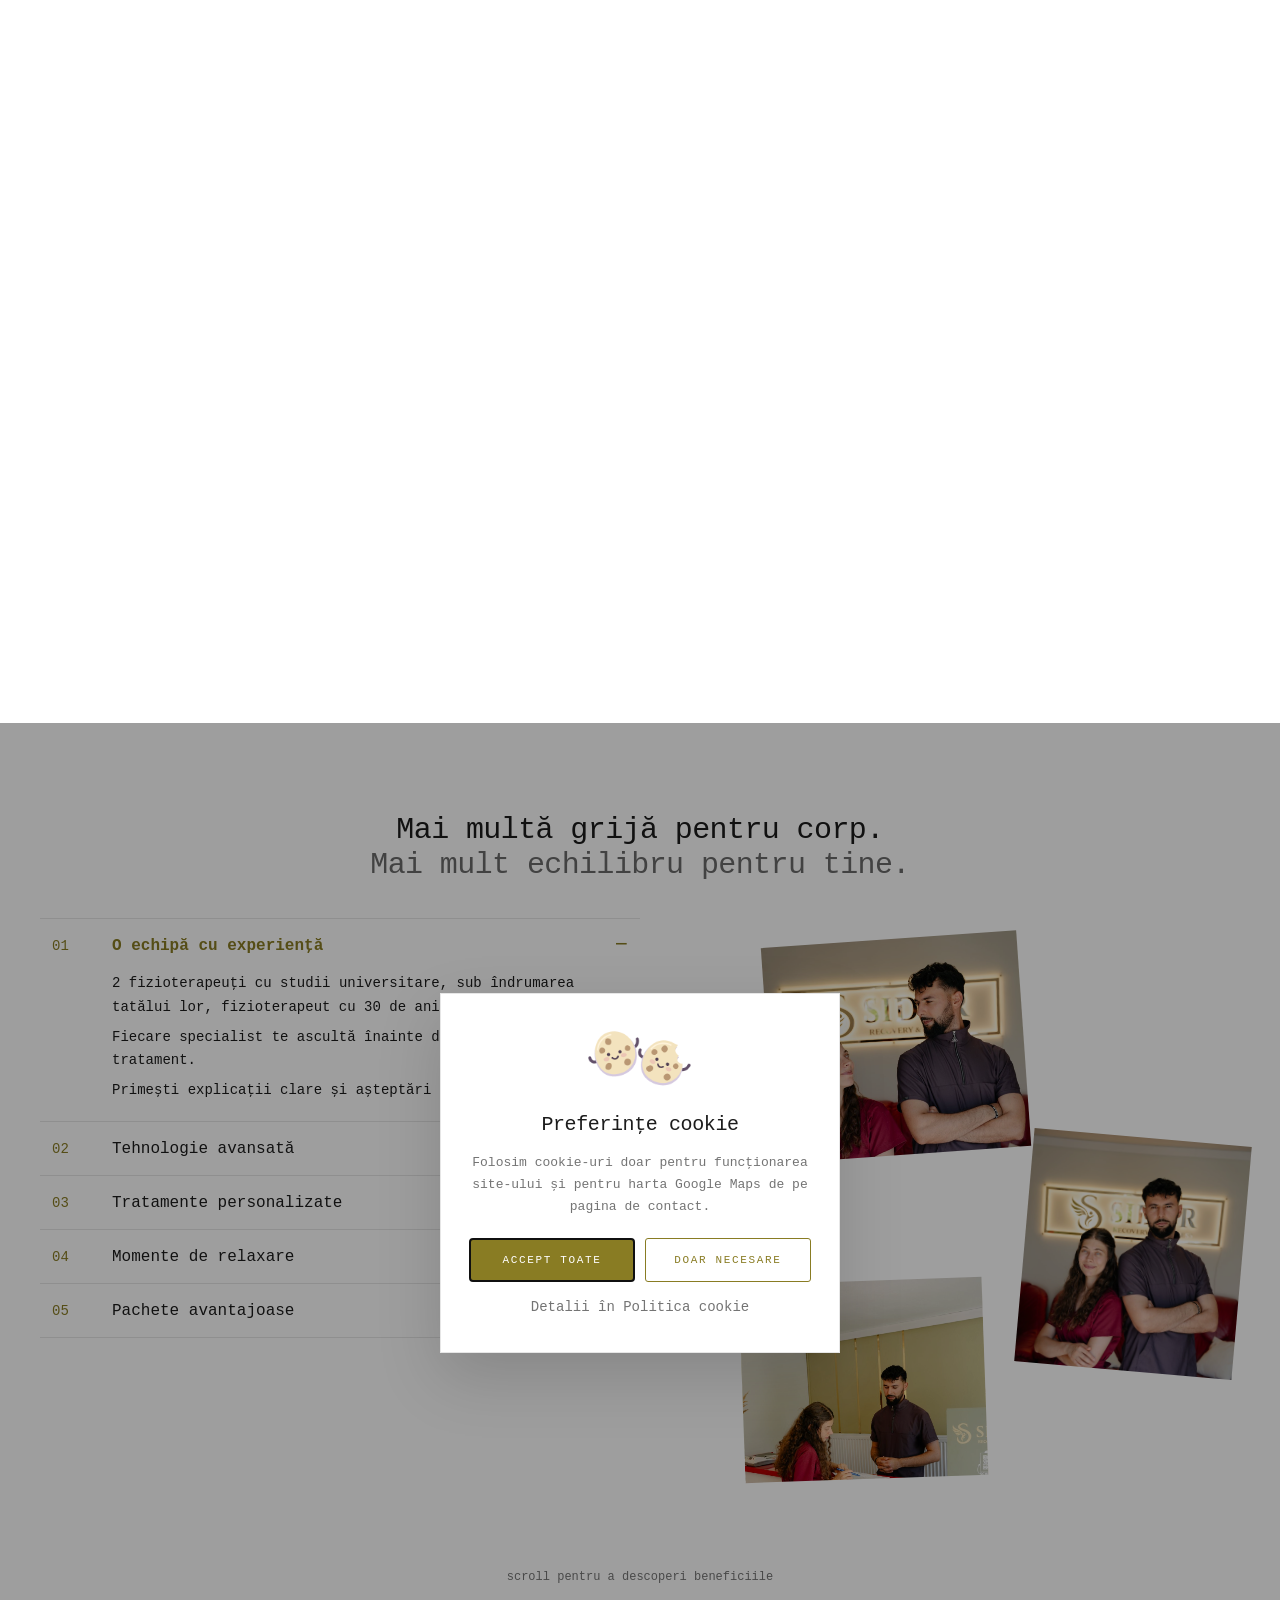
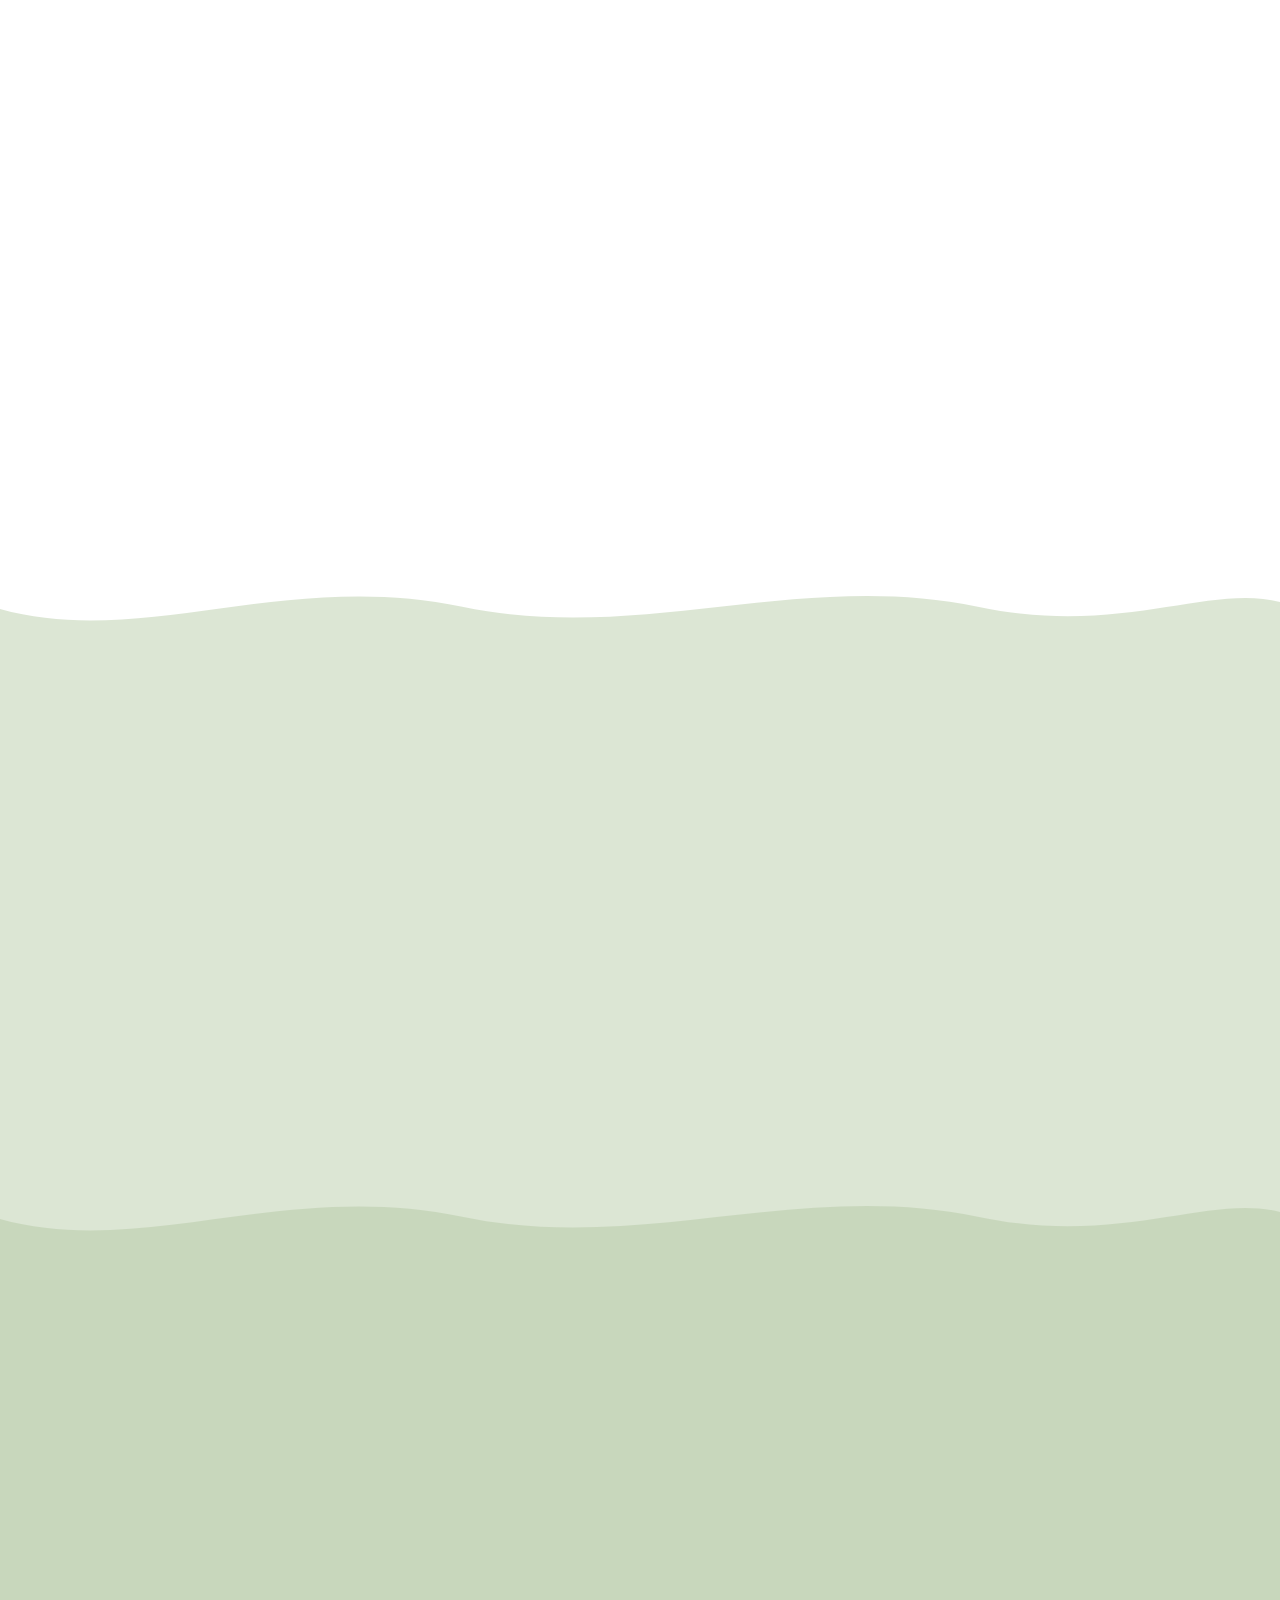
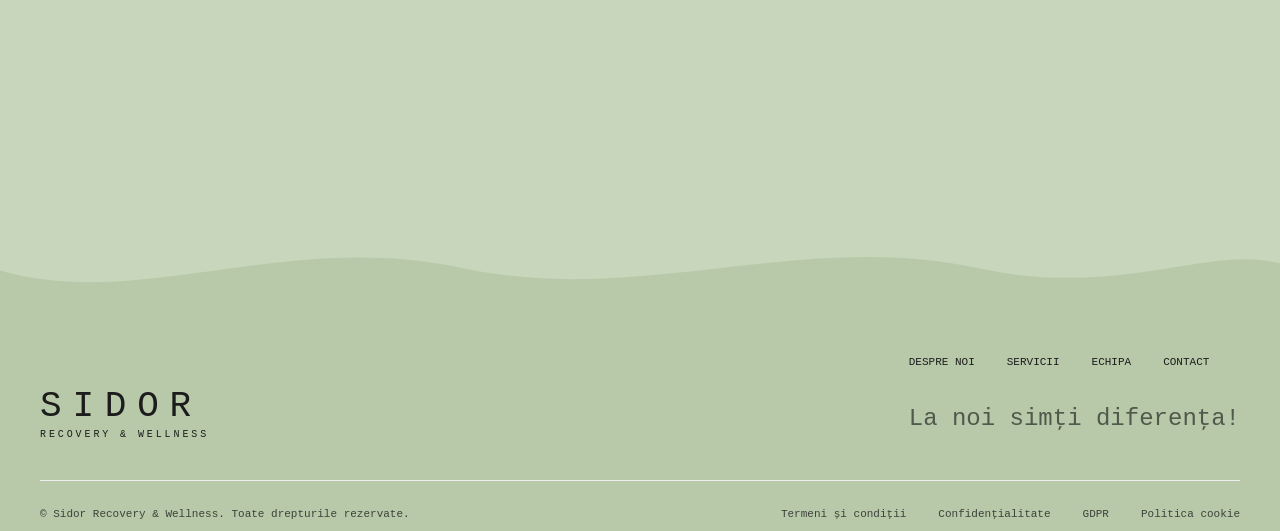
==== commit 3663d0f5: "Update site content, pricing, CUI, sage theme, and wavy section edges" ====
--- a/index.html
+++ b/index.html
@@ -19,7 +19,7 @@
   <meta name="twitter:card" content="summary_large_image">
   <link rel="icon" type="image/png" href="media/logo.png">
   <link rel="stylesheet" href="style.css">
-  <script type="application/ld+json">{"@context":"https://schema.org","@type":"HealthAndBeautyBusiness","@id":"https://sidorrecovery.ro/#clinic","name":"Sidor Recovery & Wellness","url":"https://sidorrecovery.ro/","image":"https://sidorrecovery.ro/media/80.jpg","telephone":"+40761331510","email":"sidorbeautycenter@gmail.com","priceRange":"$$","address":{"@type":"PostalAddress","streetAddress":"Strada Ciprian Porumbescu nr. 12","addressLocality":"Sînmartin","addressRegion":"Bihor","postalCode":"417495","addressCountry":"RO"},"openingHoursSpecification":[{"@type":"OpeningHoursSpecification","dayOfWeek":"Monday","opens":"18:00","closes":"20:00"},{"@type":"OpeningHoursSpecification","dayOfWeek":"Friday","opens":"16:00","closes":"20:00"},{"@type":"OpeningHoursSpecification","dayOfWeek":["Saturday","Sunday"],"opens":"10:00","closes":"16:00"}]}</script>
+  <script type="application/ld+json">{"@context":"https://schema.org","@type":"HealthAndBeautyBusiness","@id":"https://sidorrecovery.ro/#clinic","name":"Sidor Recovery & Wellness","url":"https://sidorrecovery.ro/","image":"https://sidorrecovery.ro/media/80.jpg","telephone":["+40787317975","+40761331510"],"email":"sidorbeautycenter@gmail.com","priceRange":"$$","address":{"@type":"PostalAddress","streetAddress":"Strada Ciprian Porumbescu nr. 12","addressLocality":"Sînmartin","addressRegion":"Bihor","postalCode":"417495","addressCountry":"RO"},"openingHoursSpecification":[{"@type":"OpeningHoursSpecification","dayOfWeek":["Monday","Tuesday","Wednesday","Thursday","Friday"],"opens":"09:00","closes":"18:00"},{"@type":"OpeningHoursSpecification","dayOfWeek":"Saturday","opens":"10:00","closes":"14:00"}]}</script>
 </head>
 
 <body>
@@ -32,6 +32,7 @@
   <main id="top">
     <section class="hero wrap">
       <h1 class="rv">Redescoperă-ți echilibrul.<br><em>Oferă-ți timp pentru tine.</em></h1>
+      <p class="rv hero-hours">Orar: Luni – Sâmbătă, 09:00 – 18:00, pe bază de programare.</p>
       <div class="hero-grid">
         <div class="m rv h1" style="background-image:url(media/23.jpg)" role="img" aria-label="Remodelare corporală">
         </div>
@@ -39,9 +40,10 @@
           <div class="m rv arch h2" style="background-image:url(media/72.jpg)" role="img"
             aria-label="Un spațiu pentru recuperare"></div>
           <p class="rv tag"><em>La noi simți diferența!</em></p>
+          <!-- TODO: link aplicație programări -->
           <a class="btn rv" href="contact.html">PROGRAMEAZĂ O VIZITĂ</a>
         </div>
-        <div class="m rv arch h3" style="background-image:url(media/77.jpg)" role="img"
+        <div class="m rv arch h3 top" style="background-image:url(media/77.jpg)" role="img"
           aria-label="Oamenii din spatele stării tale de bine"></div>
         <div class="col">
           <div class="m rv h4" style="background-image:url(media/4.jpg)" role="img"
@@ -54,8 +56,10 @@
 
     <section class="wrap center" id="despre">
       <h2 class="rv">Un loc pentru tine.<br><em>O nouă stare de bine.</em></h2>
-      <p class="rv lead">Te întâmpinăm cu servicii de înfrumusețare precum rejuvenare și remodelare corporală realizate
-        într-un mediu plăcut, alături de o echipă de dermatologi specialiști, kinetoterapeuți și maseori cu experiență.
+      <p class="rv lead">În cadrul clinicii noastre poți avea parte de recuperare medicală, înfrumusețare prin
+        remodelare corporală și rejuvenare facială, cât și de un loc wellness, într-un mediu liniștit, alături de o
+        echipă devotată cu ani de experiență în spate. Dacă vii de departe, avem și opțiunea de cazare, cât și
+        recomandări de descoperire a orașului.
       </p>
       <div class="m rv wide" style="background-image:url(media/80.jpg)" role="img" aria-label="În interiorul clinicii">
       </div>
@@ -63,23 +67,33 @@
 
     <section class="wrap center" id="servicii">
       <h2 class="rv">Descoperă serviciile noastre.</h2>
-      <p class="rv lead muted">Recuperare și relaxare, în ritmul tău.</p>
+      <p class="rv lead muted">Recuperare, înfrumusețare și relaxare, în ritmul tău.</p>
       <div class="cards">
         <article class="rv">
-          <div class="m" style="background-image:url(media/5.jpg)" role="img" aria-label="Remodelare corporală"></div>
-          <h3>Remodelare corporală</h3><small>EXILIS ELITE</small>
+          <div class="m" style="background-image:url(media/22.jpg)" role="img" aria-label="Recuperare medicală"></div>
+          <h3>Recuperare medicală</h3><small>KINETOTERAPIE · FIZIOTERAPIE · MASAJ</small>
+          <p class="card-txt">Kinetoterapie · Fizioterapie: Tecar, Shockwave, Curenți, Theragun, Criosaună (10 ședințe –
+            recuperare musculară) · Masaj: terapeutic, terapie manuală, drenaj limfatic, osteopatie.</p>
         </article>
         <article class="rv">
-          <div class="m arch" style="background-image:url(media/23.jpg)" role="img" aria-label="Masaj"></div>
-          <h3>Masaj</h3><small>RELAXARE &amp; DRENAJ LIMFATIC</small>
+          <div class="m arch" style="background-image:url(media/5.jpg)" role="img" aria-label="Înfrumusețare"></div>
+          <h3>Înfrumusețare</h3><small>EXILIS ELITE</small>
+          <p class="card-txt">Remodelare corporală: slăbire localizată, întinderea pielii lăsate, reducerea celulitei ·
+            Rejuvenare facială: întinderea pielii și reducerea ridurilor, cicatrici postacneice, volumul natural al
+            buzelor.</p>
         </article>
         <article class="rv">
-          <div class="m" style="background-image:url(media/74.jpg)" role="img" aria-label="Criosaună"></div>
-          <h3>Criosaună</h3><small>AEROCRIOTERAPIE</small>
+          <div class="m" style="background-image:url(media/74.jpg)" role="img" aria-label="Wellness"></div>
+          <h3>Wellness</h3><small>RELAXARE &amp; REVITALIZARE</small>
+          <p class="card-txt">Jacuzzi, masaj de relaxare, criosaună (pachet 10 ședințe).</p>
         </article>
         <article class="rv tall">
-          <div class="m" style="background-image:url(media/22.jpg)" role="img" aria-label="Fizioterapie"></div>
-          <h3>Fizioterapie</h3><small>TEHNOLOGIE &amp; ÎNGRIJIRE</small>
+          <div class="m" style="background-image:url(media/24.jpg)" role="img" aria-label="Cazare Casa Sidor"></div>
+          <h3>Cazare</h3><small>CASA SIDOR</small>
+          <p class="card-txt">Distanța nu e o problemă pentru noi — poți veni de la kilometri depărtare și îți oferim
+            cazare chiar în aceeași clădire.</p>
+          <!-- TODO: link Facebook/Booking Casa Sidor -->
+          <a class="card-link" href="contact.html#cazare">Casa Sidor — Facebook / Booking ↗</a>
         </article>
       </div>
       <a class="btn full rv" href="servicii.html">EXPLOREAZĂ TOATE SERVICIILE</a>
@@ -92,19 +106,21 @@
         <div class="ben-grid">
           <ul class="rows">
             <li><button type="button"><i>01</i><span>O echipă cu experiență</span><b>+</b></button>
-              <p>Dermatologi, kinetoterapeuți și maseori cu experiență, alături de tine.</p>
+              <p>2 fizioterapeuți cu studii universitare, sub îndrumarea tatălui lor, fizioterapeut cu 30 de ani de
+                experiență.</p>
               <p>Fiecare specialist te ascultă înainte de a recomanda un tratament.</p>
               <p>Primești explicații clare și așteptări realiste.</p>
             </li>
             <li><button type="button"><i>02</i><span>Tehnologie avansată</span><b>+</b></button>
-              <p>Aparatură modernă pentru rezultate vizibile.</p>
+              <p>Aparatură modernă pentru rezultate vizibile: Exilis Elite, Tecar, Shockwave și Criosaună.</p>
               <p>Dispozitive certificate, operate doar de personal instruit.</p>
               <p>Fiecare ședință este adaptată reacției corpului tău.</p>
             </li>
             <li><button type="button"><i>03</i><span>Tratamente personalizate</span><b>+</b></button>
-              <p>Fiecare plan este adaptat nevoilor tale.</p>
-              <p>Începem cu o evaluare și stabilim obiectivele împreună.</p>
-              <p>Planul se ajustează pe parcurs.</p>
+              <p>Fiecare plan este adaptat nevoilor tale, după o evaluare atentă.</p>
+              <p>Înainte de tratamentul în recuperare examinăm postura, mobilitatea și echilibrul.</p>
+              <p>Pentru remodelare efectuăm analiză corporală printr-un cântar performant și măsurători adecvate fiecărei
+                zone.</p>
             </li>
             <li><button type="button"><i>04</i><span>Momente de relaxare</span><b>+</b></button>
               <p>Un spațiu liniștit, doar pentru tine.</p>
@@ -112,37 +128,46 @@
               <p>Rămâi cât ai nevoie după tratament, fără grabă.</p>
             </li>
             <li><button type="button"><i>05</i><span>Pachete avantajoase</span><b>+</b></button>
-              <p>Combină serviciile preferate în pachete avantajoase.</p>
-              <p>Prețuri bune pentru rezultate de durată.</p>
-              <p>Le programezi flexibil, după agenda ta.</p>
+              <p>Achitare integrală la achiziționare, cu valabilitate 3 luni.</p>
+              <p>Recuperare (5 ședințe 650 lei, 10 ședințe 1.200 lei), Recuperare Plus (de la 180 lei), Kinetoterapie
+                (de la 70 lei).</p>
+              <p>Exilis Elite (4 ședințe 880 lei, 6 ședințe 1.200 lei), Shockwave (6 ședințe 600 lei), Jacuzzi (5
+                ședințe 450 lei).</p>
             </li>
           </ul>
           <div class="stage">
-            <!-- 15 placeholders: 3 per benefit, in order -->
-            <div class="m" style="background-image:url(media/77.jpg)" role="img" aria-label="Beneficiul 1, imaginea 1">
-            </div>
-            <div class="m" style="background-image:url(media/78.jpg)" role="img" aria-label="Beneficiul 1, imaginea 2">
-            </div>
-            <div class="m" style="background-image:url(media/79.jpg)" role="img" aria-label="Beneficiul 1, imaginea 3">
-            </div>
+            <!-- Beneficiul 1: portrete încadrate sus pentru a se vedea și capul lui Vio -->
+            <div class="m top" style="background-image:url(media/77.jpg)" role="img"
+              aria-label="Beneficiul 1, imaginea 1">
+            </div>
+            <div class="m top" style="background-image:url(media/78.jpg)" role="img"
+              aria-label="Beneficiul 1, imaginea 2">
+            </div>
+            <div class="m top" style="background-image:url(media/79.jpg)" role="img"
+              aria-label="Beneficiul 1, imaginea 3">
+            </div>
+            <!-- TODO: 3 poze noi pentru Beneficiul 2 (Exilis Elite, Tecar, Shockwave & Criosaună) -->
             <div class="m" style="background-image:url(media/4.jpg)" role="img" aria-label="Beneficiul 2, imaginea 1">
             </div>
             <div class="m" style="background-image:url(media/73.jpg)" role="img" aria-label="Beneficiul 2, imaginea 2">
             </div>
             <div class="m" style="background-image:url(media/21.jpg)" role="img" aria-label="Beneficiul 2, imaginea 3">
             </div>
+            <!-- TODO: 2-3 poze noi pentru Beneficiul 3 (examinarea și evaluarea pacientului) -->
             <div class="m" style="background-image:url(media/3.jpg)" role="img" aria-label="Beneficiul 3, imaginea 1">
             </div>
             <div class="m" style="background-image:url(media/5.jpg)" role="img" aria-label="Beneficiul 3, imaginea 2">
             </div>
             <div class="m" style="background-image:url(media/2.jpg)" role="img" aria-label="Beneficiul 3, imaginea 3">
             </div>
+            <!-- TODO: 3 poze noi pentru Beneficiul 4 (pe canapea, în jacuzzi, la masaj) -->
             <div class="m" style="background-image:url(media/26.jpg)" role="img" aria-label="Beneficiul 4, imaginea 1">
             </div>
             <div class="m" style="background-image:url(media/28.jpg)" role="img" aria-label="Beneficiul 4, imaginea 2">
             </div>
             <div class="m" style="background-image:url(media/29.jpg)" role="img" aria-label="Beneficiul 4, imaginea 3">
             </div>
+            <!-- TODO: poze noi pentru Beneficiul 5 (vouchere cadou) -->
             <div class="m" style="background-image:url(media/27.jpg)" role="img" aria-label="Beneficiul 5, imaginea 1">
             </div>
             <div class="m" style="background-image:url(media/25.jpg)" role="img" aria-label="Beneficiul 5, imaginea 2">
@@ -156,12 +181,12 @@
     </section>
 
     <section class="wrap team" id="echipa">
-      <div class="m rv arch" style="background-image:url(media/78.jpg)" role="img" aria-label="Echipa Sidor"></div>
+      <div class="m rv arch top" style="background-image:url(media/78.jpg)" role="img" aria-label="Echipa Sidor"></div>
       <div class="rv">
         <h2>Oameni dedicați<br>stării tale de bine.</h2>
         <p class="it">Vrem să ne asigurăm că primiți toate informațiile de care aveți nevoie.</p>
         <p>Echipa noastră este tot timpul pregătită să vă îndrume spre tratamente personalizate care să aducă
-          rezultatele optime pentru redefinirea corpului dumneavoastră.</p>
+          rezultatele optime pentru redefinirea și redobândirea echilibrului corpului dumneavoastră.</p>
       </div>
     </section>
 
@@ -171,24 +196,23 @@
           <h2>Starea ta de bine<br>începe cu o vizită.</h2>
           <address>
             <p>Strada Ciprian Porumbescu, nr. 12<br>Sînmartin 417495, Bihor · Reper: blocurile ANL</p>
-            <p class="phone"><a href="tel:0761331510">0761 331 510</a></p>
+            <p class="phone"><a href="tel:+40787317975">+40 787 317 975</a><br><a href="tel:+40761331510">+40 761 331 510</a></p>
             <p><a href="mailto:sidorbeautycenter@gmail.com">sidorbeautycenter@gmail.com</a></p>
           </address>
+          <!-- TODO: link aplicație programări -->
           <a class="btn" href="contact.html">PROGRAMEAZĂ O VIZITĂ</a>
         </div>
         <div class="rv">
           <h3>ORAR DE FUNCȚIONARE</h3>
           <dl class="hours">
-            <dt>Luni</dt>
-            <dd>18:00 – 20:00</dd>
-            <dt>Marți – Joi</dt>
+            <dt>Luni – Vineri</dt>
+            <dd>09:00 – 18:00</dd>
+            <dt>Sâmbătă</dt>
+            <dd>10:00 – 14:00</dd>
+            <dt>Duminică</dt>
             <dd>Închis</dd>
-            <dt>Vineri</dt>
-            <dd>16:00 – 20:00</dd>
-            <dt>Sâmbătă – Duminică</dt>
-            <dd>10:00 – 16:00</dd>
           </dl>
-          <p class="muted small">Deschidem și la cerere, pentru tratamente.</p>
+          <p class="muted small">Pe bază de programare. Deschidem și la cerere, pentru tratamente.</p>
           <p class="it">Prima vizită</p>
           <p class="small">Vă rugăm să veniți cu 15 minute înainte de ora programării, pentru a vă familiariza cu
             locația noastră.</p>
--- a/style.css
+++ b/style.css
@@ -1,4 +1,4 @@
-:root{--bg:#fff;--ink:#1c1c1c;--mute:#747474;--acc:#897c23;--rule:#e6e6e6;--rule2:#efefef;--mono:'Courier New',Courier,monospace}
+:root{--bg:#fff;--ink:#1c1c1c;--mute:#747474;--acc:#897c23;--sage:#C8D7BC;--sage2:#DCE6D4;--sage3:#B7C9A8;--rule:#e6e6e6;--rule2:#efefef;--mono:'Courier New',Courier,monospace;--wave:url("data:image/svg+xml,%3Csvg xmlns='http://www.w3.org/2000/svg' viewBox='0 0 1440 60' preserveAspectRatio='none'%3E%3Cpath fill='%23000' d='M0,30 C160,64 320,-4 520,28 C720,60 900,-4 1100,28 C1260,54 1360,8 1440,24 L1440,60 L0,60 Z'/%3E%3C/svg%3E")}
 *{box-sizing:border-box;margin:0}
 html{scroll-behavior:smooth}
 body{background:var(--bg);color:var(--ink);font:13px/1.7 var(--mono);overflow-x:clip}
@@ -18,6 +18,7 @@
 section[id]{scroll-margin-top:20px}
 
 .m,.stage .m{background:#f7f7f7 center/cover;width:100%;object-fit:cover;display:block;border-radius:0}
+.m.top,.stage .m.top{background-position:center 12%}
 .arch{border-radius:999px 999px 0 0}
 
 /* nav */
@@ -31,6 +32,7 @@
 
 /* hero */
 .hero{text-align:center;padding-top:96px!important}
+.hero-hours{margin-top:18px;font-size:12px;color:var(--mute);letter-spacing:.04em}
 .hero-grid{display:grid;grid-template-columns:257fr 272fr 272fr 380fr;gap:40px;margin-top:96px;align-items:start;text-align:left}
 .h1{height:373px}.h2{height:260px}.h3{height:360px}.h4{height:305px}
 .col .tag{font-size:18px;margin:20px 0;text-align:center}
@@ -48,6 +50,8 @@
 .cards .m{height:300px}.cards .tall .m{height:360px}
 .cards h3,.price h4{font-size:18px;margin-top:16px}
 .cards small{font-size:9px;color:var(--mute);letter-spacing:.05em}
+.card-txt{font-size:12px;color:var(--mute);margin-top:8px;line-height:1.55}
+.card-link{display:inline-block;margin-top:10px;font-size:12px;color:var(--acc);text-decoration:underline}
 
 /* benefits: pinned scroll steps on desktop, tap accordion on mobile */
 .ben{height:calc(15*60vh + 100vh);padding:0;border-top:1px solid var(--rule)}
@@ -84,7 +88,25 @@
 .team .m{height:466px}
 .team h2,.visit h2,.h2s{margin-bottom:28px}
 .team .it{font-size:19px;margin-bottom:28px}
-.visit{background:#f7f7f7}
+.visit{position:relative;background:var(--sage);--sbg:var(--sage)}
+.hero,#servicii,#echipa,#kinetoterapie,#criosauna,#masaj,.foot{position:relative;background:var(--sbg);border:0 solid transparent;border-image-source:linear-gradient(var(--sbg),var(--sbg));border-image-slice:0 fill;border-image-outset:0 100vw}
+.hero,#echipa,#kinetoterapie,#criosauna,#masaj{--sbg:var(--sage2)}
+#servicii{--sbg:var(--sage)}
+#servicii .cards article{background:#fff;padding:16px 16px 22px}
+.foot{--sbg:var(--sage3)}
+.foot .legal{color:var(--ink);opacity:.78}
+#servicii::before,#echipa:not(:first-child)::before,#kinetoterapie::before,#criosauna::before,#masaj::before,.visit::before,.foot::before,
+.hero::after,#servicii::after,#echipa:not(:has(+.visit))::after,#kinetoterapie::after,#criosauna::after,#masaj::after{
+  content:'';position:absolute;left:50%;width:100vw;height:clamp(40px,5.5vw,72px);background:var(--sbg);pointer-events:none;z-index:1;
+  -webkit-mask:var(--wave) center/100% 100% no-repeat;mask:var(--wave) center/100% 100% no-repeat
+}
+#servicii::before,#echipa:not(:first-child)::before,#kinetoterapie::before,#criosauna::before,#masaj::before,.visit::before,.foot::before{
+  bottom:calc(100% - 1px);transform:translateX(-50%)
+}
+.hero::after,#servicii::after,#echipa:not(:has(+.visit))::after,#kinetoterapie::after,#criosauna::after,#masaj::after{
+  top:calc(100% - 1px);transform:translateX(-50%) scale(-1,-1)
+}
+.ben,#kinetoterapie + .svc{border-top:0}
 .two{display:grid;grid-template-columns:1fr 1fr;gap:110px}
 .visit p{margin-bottom:20px}
 .phone{font:400 26px var(--mono)}
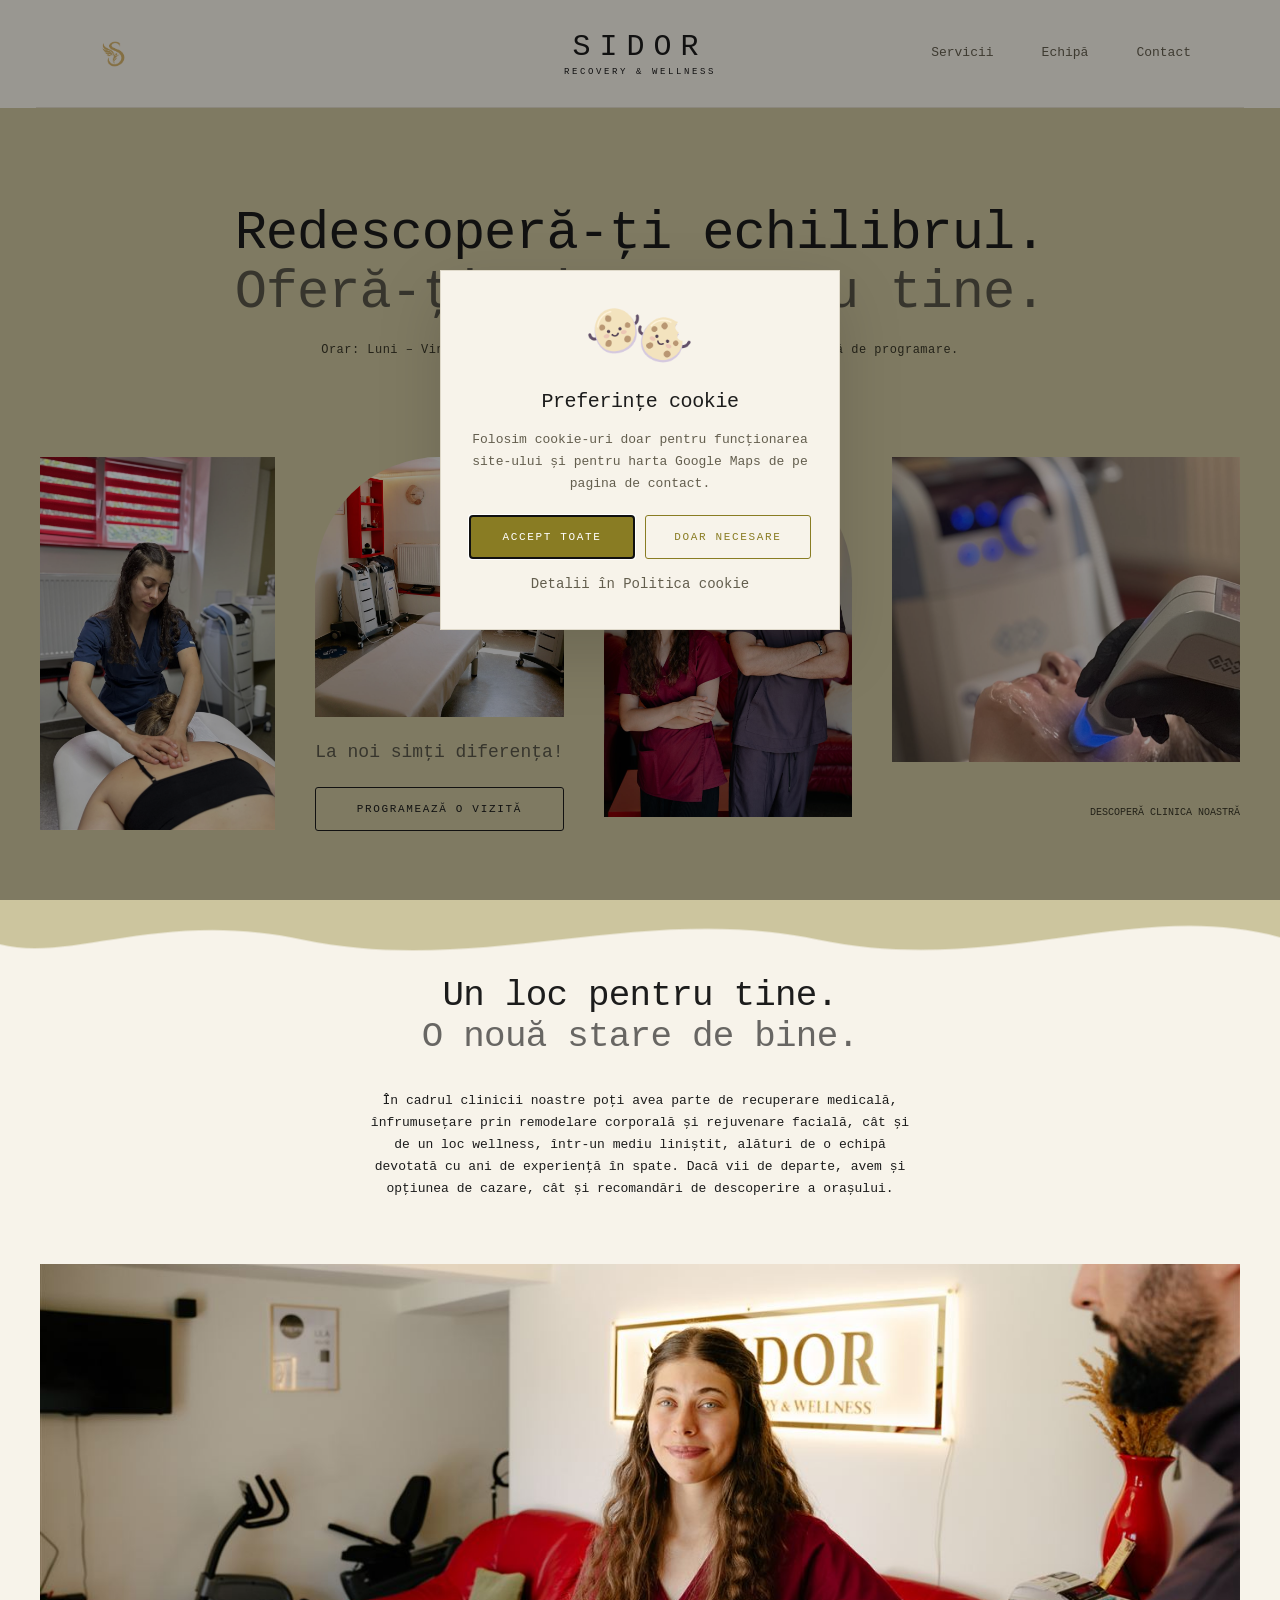
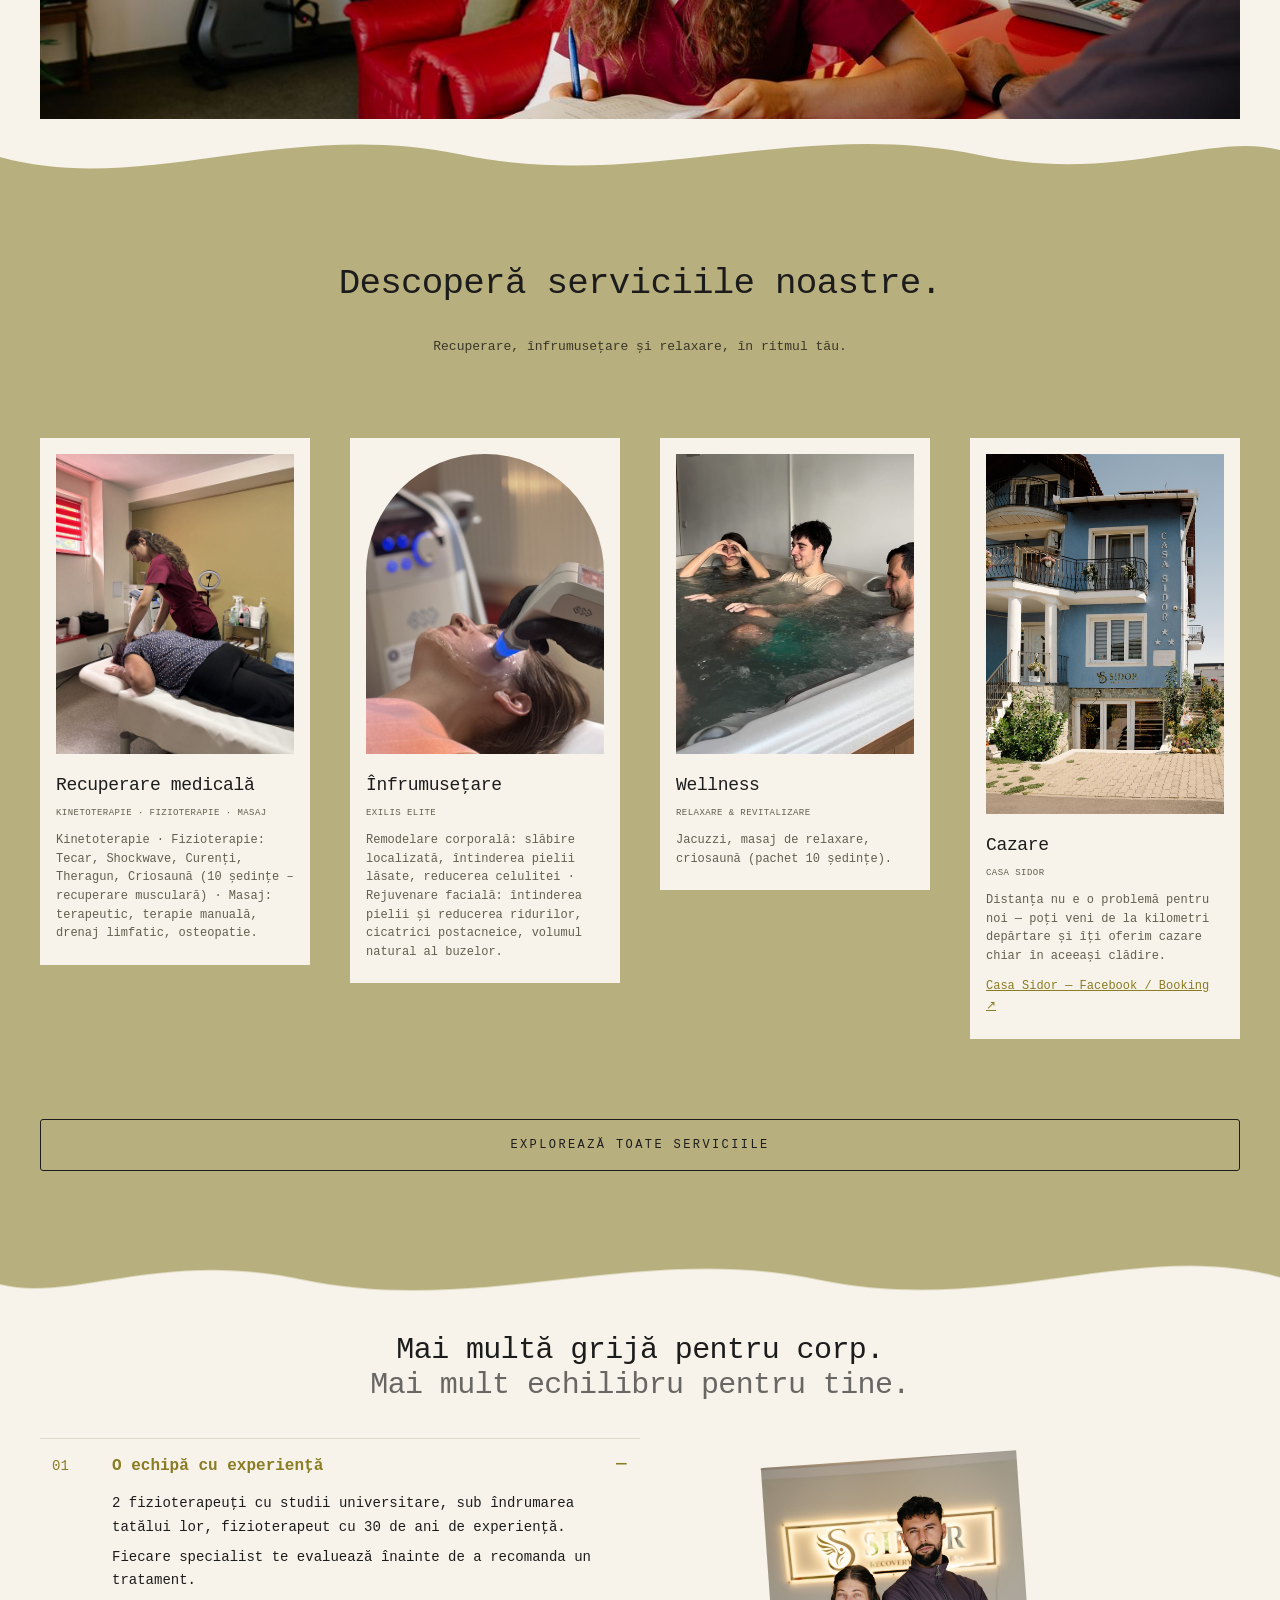
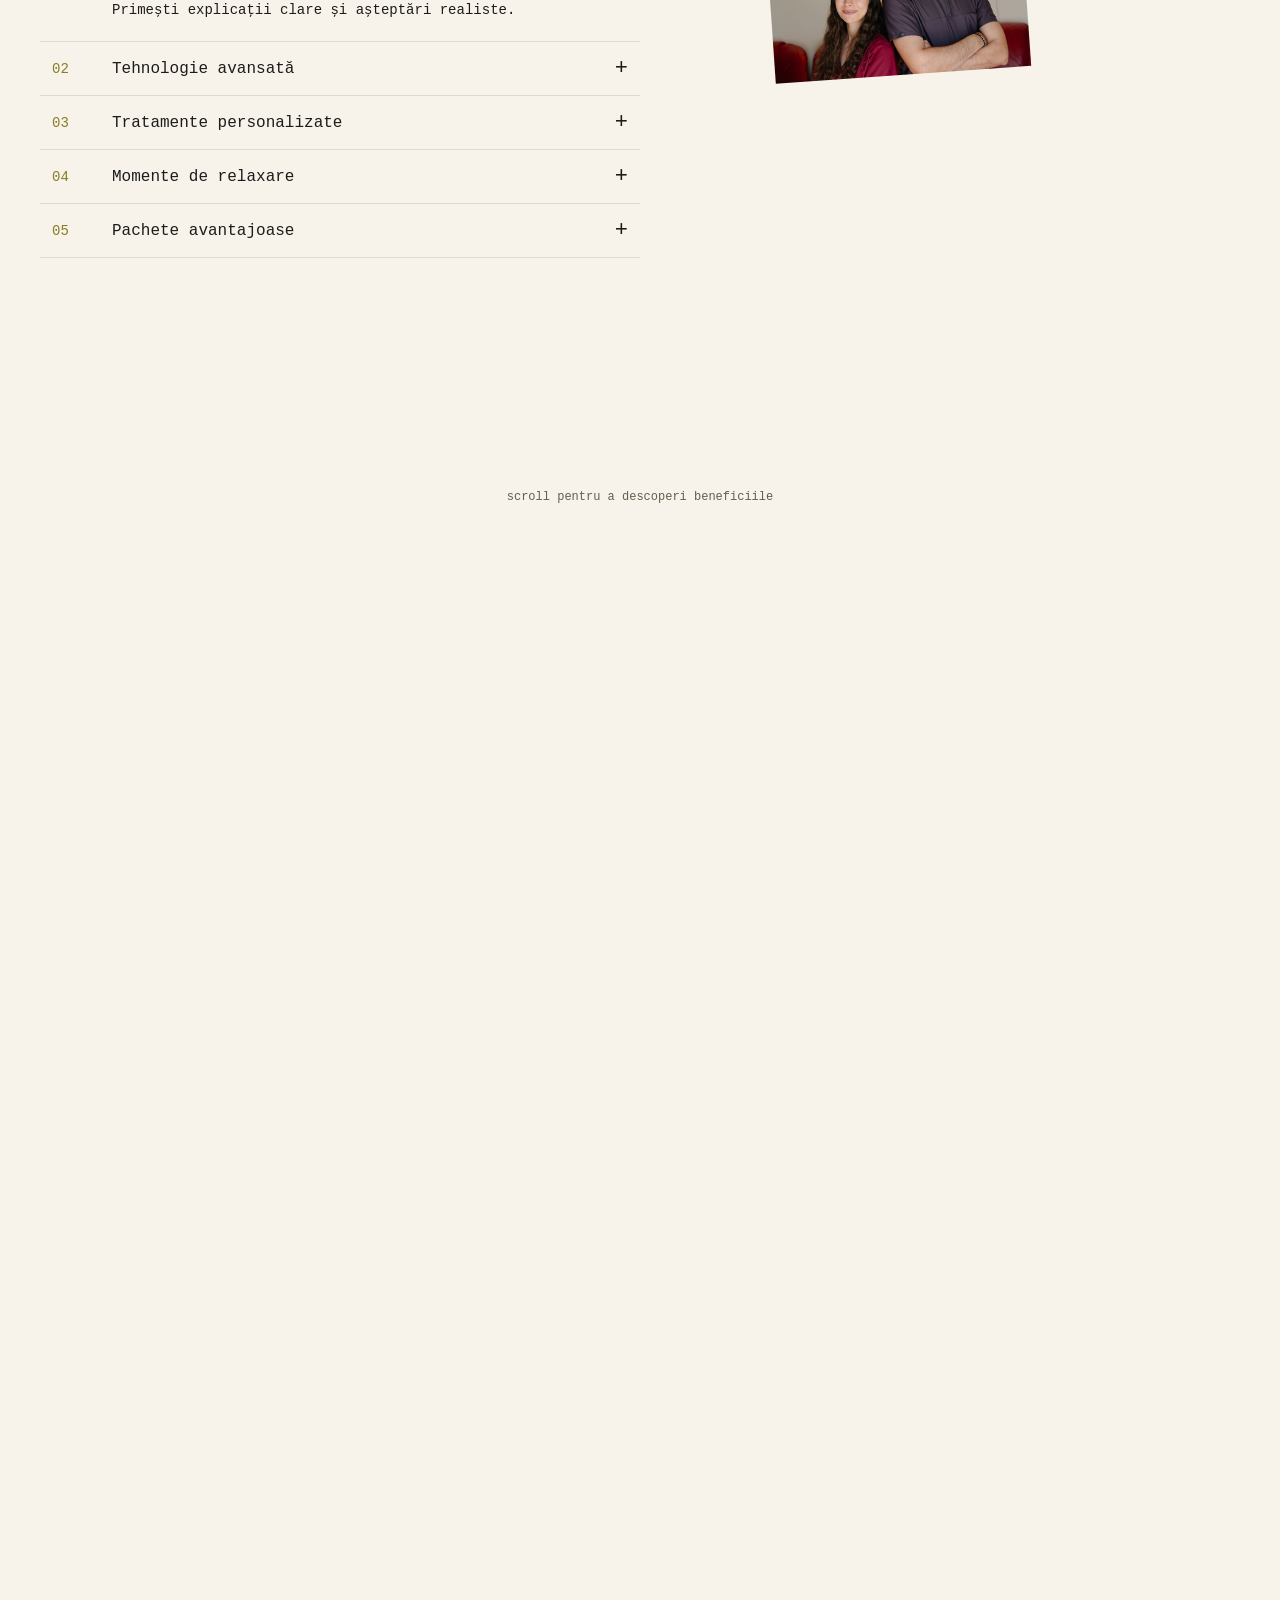
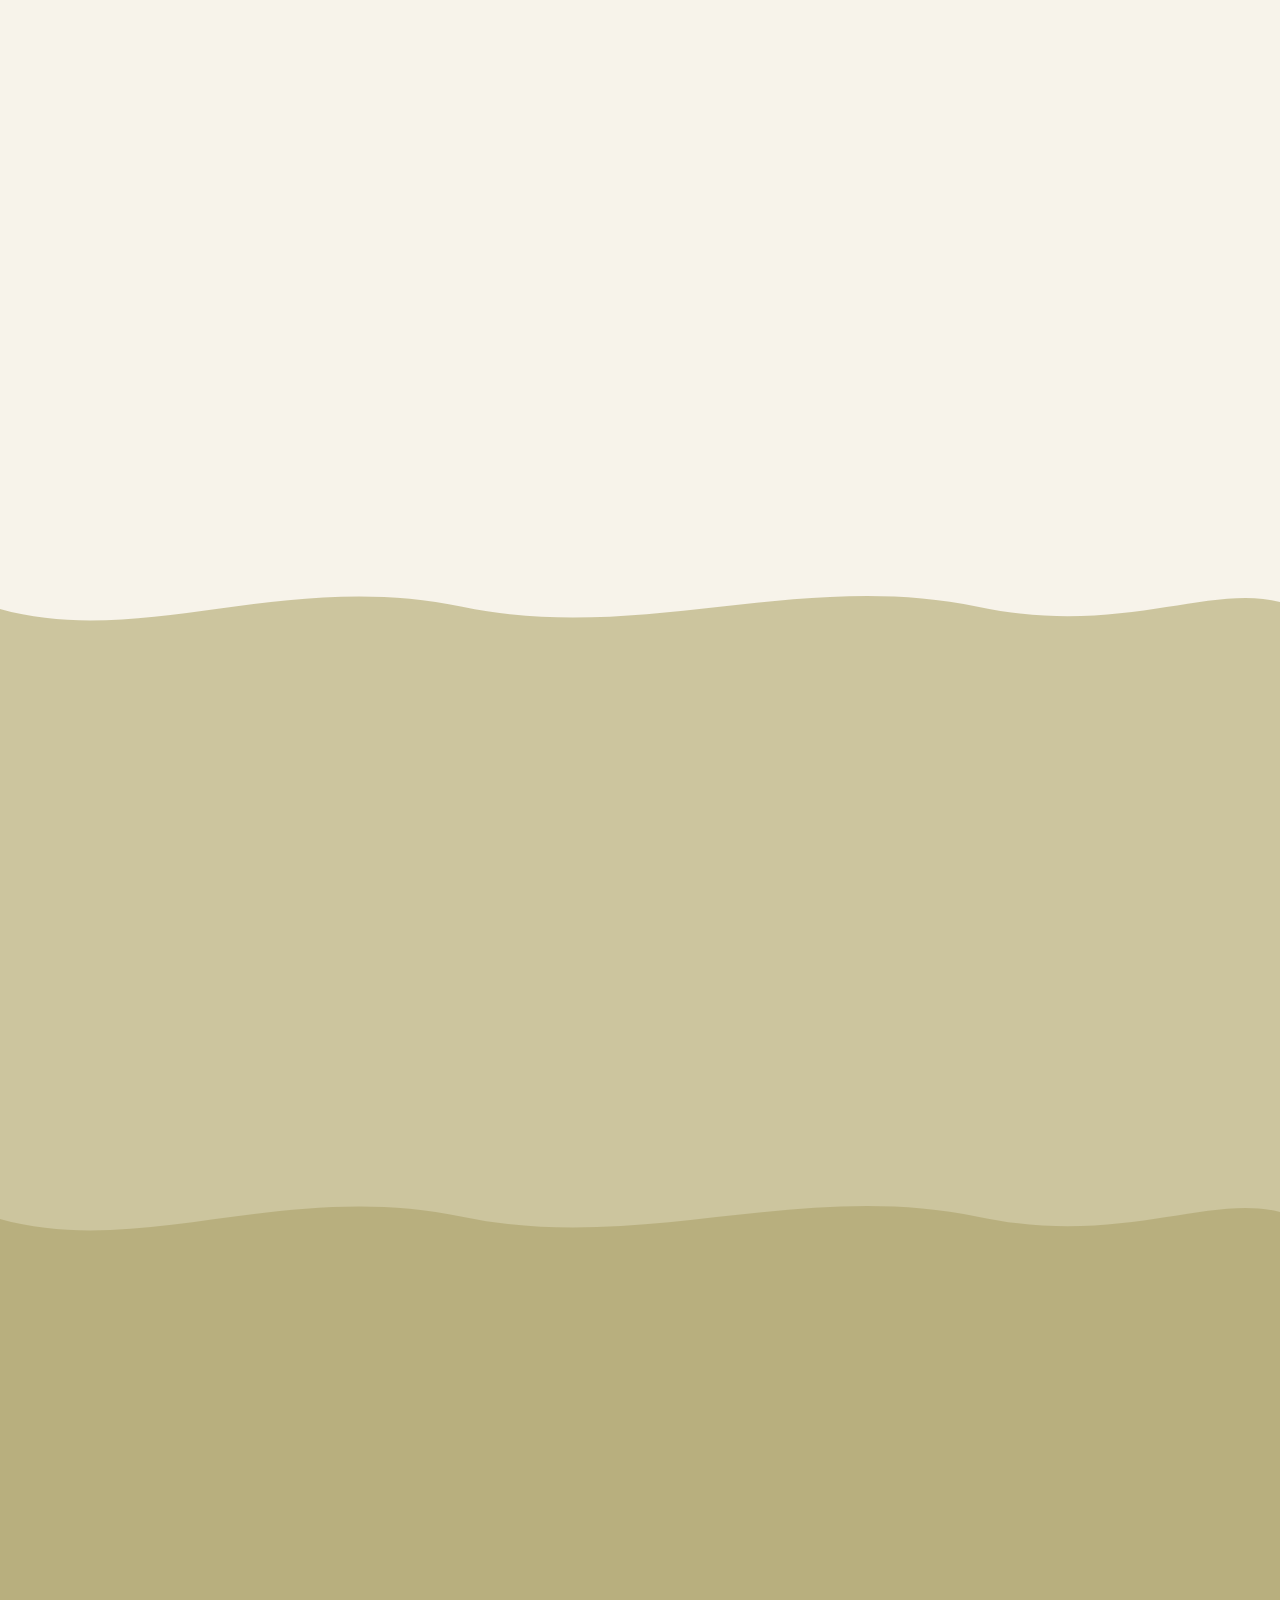
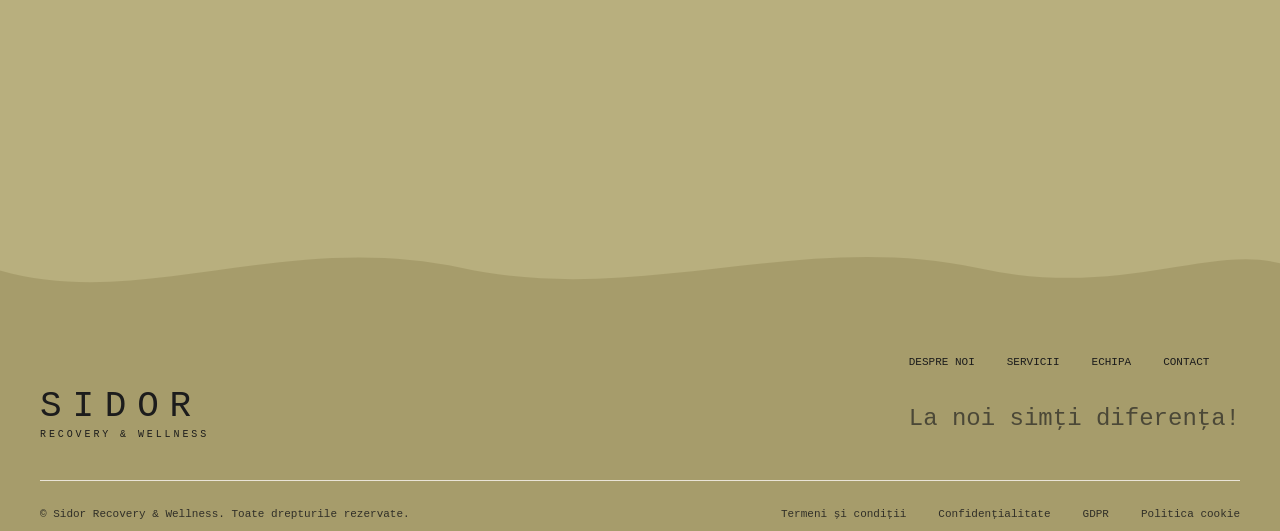
==== commit 304ca656: "chore: update contact details, business hours, team copy, and add new media assets" ====
--- a/index.html
+++ b/index.html
@@ -19,7 +19,7 @@
   <meta name="twitter:card" content="summary_large_image">
   <link rel="icon" type="image/png" href="media/logo.png">
   <link rel="stylesheet" href="style.css">
-  <script type="application/ld+json">{"@context":"https://schema.org","@type":"HealthAndBeautyBusiness","@id":"https://sidorrecovery.ro/#clinic","name":"Sidor Recovery & Wellness","url":"https://sidorrecovery.ro/","image":"https://sidorrecovery.ro/media/80.jpg","telephone":["+40787317975","+40761331510"],"email":"sidorbeautycenter@gmail.com","priceRange":"$$","address":{"@type":"PostalAddress","streetAddress":"Strada Ciprian Porumbescu nr. 12","addressLocality":"Sînmartin","addressRegion":"Bihor","postalCode":"417495","addressCountry":"RO"},"openingHoursSpecification":[{"@type":"OpeningHoursSpecification","dayOfWeek":["Monday","Tuesday","Wednesday","Thursday","Friday"],"opens":"09:00","closes":"18:00"},{"@type":"OpeningHoursSpecification","dayOfWeek":"Saturday","opens":"10:00","closes":"14:00"}]}</script>
+  <script type="application/ld+json">{"@context":"https://schema.org","@type":"HealthAndBeautyBusiness","@id":"https://sidorrecovery.ro/#clinic","name":"Sidor Recovery & Wellness","url":"https://sidorrecovery.ro/","image":"https://sidorrecovery.ro/media/80.jpg","telephone":["+40787317975","+40761331510"],"email":"recuperaremedicalasidor.srl@gmail.com","priceRange":"$$","address":{"@type":"PostalAddress","streetAddress":"Strada Ciprian Porumbescu nr. 12","addressLocality":"Sînmartin","addressRegion":"Bihor","postalCode":"417495","addressCountry":"RO"},"openingHoursSpecification":[{"@type":"OpeningHoursSpecification","dayOfWeek":["Monday","Tuesday","Wednesday","Thursday","Friday"],"opens":"09:00","closes":"19:00"},{"@type":"OpeningHoursSpecification","dayOfWeek":"Saturday","opens":"09:00","closes":"14:00"}]}</script>
 </head>
 
 <body>
@@ -32,7 +32,7 @@
   <main id="top">
     <section class="hero wrap">
       <h1 class="rv">Redescoperă-ți echilibrul.<br><em>Oferă-ți timp pentru tine.</em></h1>
-      <p class="rv hero-hours">Orar: Luni – Sâmbătă, 09:00 – 18:00, pe bază de programare.</p>
+      <p class="rv hero-hours">Orar: Luni – Vineri, 09:00 – 19:00 · Sâmbătă, 09:00 – 14:00, pe bază de programare.</p>
       <div class="hero-grid">
         <div class="m rv h1" style="background-image:url(media/23.jpg)" role="img" aria-label="Remodelare corporală">
         </div>
@@ -83,7 +83,7 @@
             buzelor.</p>
         </article>
         <article class="rv">
-          <div class="m" style="background-image:url(media/74.jpg)" role="img" aria-label="Wellness"></div>
+          <div class="m" style="background-image:url(media/n5.jpg)" role="img" aria-label="Wellness — Jacuzzi"></div>
           <h3>Wellness</h3><small>RELAXARE &amp; REVITALIZARE</small>
           <p class="card-txt">Jacuzzi, masaj de relaxare, criosaună (pachet 10 ședințe).</p>
         </article>
@@ -108,7 +108,7 @@
             <li><button type="button"><i>01</i><span>O echipă cu experiență</span><b>+</b></button>
               <p>2 fizioterapeuți cu studii universitare, sub îndrumarea tatălui lor, fizioterapeut cu 30 de ani de
                 experiență.</p>
-              <p>Fiecare specialist te ascultă înainte de a recomanda un tratament.</p>
+              <p>Fiecare specialist te evaluează înainte de a recomanda un tratament.</p>
               <p>Primești explicații clare și așteptări realiste.</p>
             </li>
             <li><button type="button"><i>02</i><span>Tehnologie avansată</span><b>+</b></button>
@@ -128,51 +128,73 @@
               <p>Rămâi cât ai nevoie după tratament, fără grabă.</p>
             </li>
             <li><button type="button"><i>05</i><span>Pachete avantajoase</span><b>+</b></button>
-              <p>Achitare integrală la achiziționare, cu valabilitate 3 luni.</p>
-              <p>Recuperare (5 ședințe 650 lei, 10 ședințe 1.200 lei), Recuperare Plus (de la 180 lei), Kinetoterapie
-                (de la 70 lei).</p>
-              <p>Exilis Elite (4 ședințe 880 lei, 6 ședințe 1.200 lei), Shockwave (6 ședințe 600 lei), Jacuzzi (5
-                ședințe 450 lei).</p>
+              <div class="pkg-g">
+                <div class="pkg-r"><b>Recuperare</b><span>5 ședințe · 650 lei<br>10 ședințe · 1.200 lei</span></div>
+                <div class="pkg-r"><b>Recuperare Plus</b><span>de la 180 lei</span></div>
+                <div class="pkg-r"><b>Kinetoterapie</b><span>de la 70 lei</span></div>
+              </div>
+              <div class="pkg-g">
+                <div class="pkg-r"><b>Exilis Elite</b><span>4 ședințe · 880 lei<br>6 ședințe · 1.200 lei</span></div>
+                <div class="pkg-r"><b>X-Wave</b><span>6 ședințe · 600 lei (remodelare)</span></div>
+                <div class="pkg-r"><b>Shockwave</b><span>6 ședințe · 420 lei (recuperare)</span></div>
+              </div>
+              <div class="pkg-g">
+                <div class="pkg-r"><b>Jacuzzi</b><span>5 ședințe · 450 lei</span></div>
+                <div class="pkg-note">Plata se face integral la cumpărare. Pachetele sunt valabile 3 luni.</div>
+              </div>
             </li>
           </ul>
           <div class="stage">
-            <!-- Beneficiul 1: portrete încadrate sus pentru a se vedea și capul lui Vio -->
-            <div class="m top" style="background-image:url(media/77.jpg)" role="img"
-              aria-label="Beneficiul 1, imaginea 1">
-            </div>
+            <!-- Beneficiul 1: împreună + fiecare separat, încadrate sus -->
             <div class="m top" style="background-image:url(media/78.jpg)" role="img"
-              aria-label="Beneficiul 1, imaginea 2">
-            </div>
-            <div class="m top" style="background-image:url(media/79.jpg)" role="img"
-              aria-label="Beneficiul 1, imaginea 3">
-            </div>
-            <!-- TODO: 3 poze noi pentru Beneficiul 2 (Exilis Elite, Tecar, Shockwave & Criosaună) -->
-            <div class="m" style="background-image:url(media/4.jpg)" role="img" aria-label="Beneficiul 2, imaginea 1">
-            </div>
-            <div class="m" style="background-image:url(media/73.jpg)" role="img" aria-label="Beneficiul 2, imaginea 2">
-            </div>
-            <div class="m" style="background-image:url(media/21.jpg)" role="img" aria-label="Beneficiul 2, imaginea 3">
-            </div>
-            <!-- TODO: 2-3 poze noi pentru Beneficiul 3 (examinarea și evaluarea pacientului) -->
-            <div class="m" style="background-image:url(media/3.jpg)" role="img" aria-label="Beneficiul 3, imaginea 1">
-            </div>
-            <div class="m" style="background-image:url(media/5.jpg)" role="img" aria-label="Beneficiul 3, imaginea 2">
-            </div>
-            <div class="m" style="background-image:url(media/2.jpg)" role="img" aria-label="Beneficiul 3, imaginea 3">
-            </div>
-            <!-- TODO: 3 poze noi pentru Beneficiul 4 (pe canapea, în jacuzzi, la masaj) -->
-            <div class="m" style="background-image:url(media/26.jpg)" role="img" aria-label="Beneficiul 4, imaginea 1">
-            </div>
-            <div class="m" style="background-image:url(media/28.jpg)" role="img" aria-label="Beneficiul 4, imaginea 2">
-            </div>
-            <div class="m" style="background-image:url(media/29.jpg)" role="img" aria-label="Beneficiul 4, imaginea 3">
-            </div>
-            <!-- TODO: poze noi pentru Beneficiul 5 (vouchere cadou) -->
-            <div class="m" style="background-image:url(media/27.jpg)" role="img" aria-label="Beneficiul 5, imaginea 1">
-            </div>
-            <div class="m" style="background-image:url(media/25.jpg)" role="img" aria-label="Beneficiul 5, imaginea 2">
-            </div>
-            <div class="m" style="background-image:url(media/24.jpg)" role="img" aria-label="Beneficiul 5, imaginea 3">
+              aria-label="Echipa Sidor împreună">
+            </div>
+            <div class="m top" style="background-image:url(media/75.jpg)" role="img"
+              aria-label="Fizioterapeut Sidor">
+            </div>
+            <div class="m top" style="background-image:url(media/76.jpg)" role="img"
+              aria-label="Fizioterapeut Vio Sidor">
+            </div>
+            <!-- Beneficiul 2: abdomen + umăr + criosaună -->
+            <div class="m" style="background-image:url(media/n18.jpg)" role="img"
+              aria-label="Exilis Elite abdomen">
+            </div>
+            <div class="m top" style="background-image:url(media/n8.jpg)" role="img"
+              aria-label="Aparat fizioterapie la umăr">
+            </div>
+            <div class="m" style="background-image:url(media/74.jpg)" role="img"
+              aria-label="Criosaună">
+            </div>
+            <!-- Beneficiul 3: evaluare + examinarea posturii -->
+            <!-- TODO: înlocuiește media/n15.jpg cu poza cu cântarul și metrul -->
+            <div class="m" style="background-image:url(media/n15.jpg)" role="img"
+              aria-label="Evaluare și analiză corporală">
+            </div>
+            <div class="m top" style="background-image:url(media/n14.jpg)" role="img"
+              aria-label="Examinarea posturii și mobilității">
+            </div>
+            <div class="m" style="background-image:url(media/2.jpg)" role="img"
+              aria-label="Rezultate personalizate">
+            </div>
+            <!-- Beneficiul 4: jacuzzi + canapea + ceai/cafea -->
+            <div class="m" style="background-image:url(media/n6.jpg)" role="img"
+              aria-label="Relaxare în jacuzzi">
+            </div>
+            <div class="m top" style="background-image:url(media/n17.jpg)" role="img"
+              aria-label="Momente de relaxare pe canapea">
+            </div>
+            <div class="m" style="background-image:url(media/n7.jpg)" role="img"
+              aria-label="Ceai și cafea la jacuzzi">
+            </div>
+            <!-- Beneficiul 5: exerciții + aparat pe umăr + jacuzzi -->
+            <div class="m" style="background-image:url(media/n10.jpg)" role="img"
+              aria-label="Exerciții de kinetoterapie">
+            </div>
+            <div class="m top" style="background-image:url(media/n16.jpg)" role="img"
+              aria-label="Tratament cu aparat pe umăr">
+            </div>
+            <div class="m" style="background-image:url(media/n3.jpg)" role="img"
+              aria-label="Relaxare în jacuzzi">
             </div>
           </div>
         </div>
@@ -185,6 +207,8 @@
       <div class="rv">
         <h2>Oameni dedicați<br>stării tale de bine.</h2>
         <p class="it">Vrem să ne asigurăm că primiți toate informațiile de care aveți nevoie.</p>
+        <p>SIDOR este o afacere de familie. În spatele fiecărui tratament stau 30 de ani de experiență în fizioterapie,
+          transmiși de la tată la cei doi copii ai săi, fizioterapeuți cu studii universitare.</p>
         <p>Echipa noastră este tot timpul pregătită să vă îndrume spre tratamente personalizate care să aducă
           rezultatele optime pentru redefinirea și redobândirea echilibrului corpului dumneavoastră.</p>
       </div>
@@ -197,7 +221,7 @@
           <address>
             <p>Strada Ciprian Porumbescu, nr. 12<br>Sînmartin 417495, Bihor · Reper: blocurile ANL</p>
             <p class="phone"><a href="tel:+40787317975">+40 787 317 975</a><br><a href="tel:+40761331510">+40 761 331 510</a></p>
-            <p><a href="mailto:sidorbeautycenter@gmail.com">sidorbeautycenter@gmail.com</a></p>
+            <p><a href="mailto:recuperaremedicalasidor.srl@gmail.com">recuperaremedicalasidor.srl@gmail.com</a></p>
           </address>
           <!-- TODO: link aplicație programări -->
           <a class="btn" href="contact.html">PROGRAMEAZĂ O VIZITĂ</a>
@@ -206,9 +230,9 @@
           <h3>ORAR DE FUNCȚIONARE</h3>
           <dl class="hours">
             <dt>Luni – Vineri</dt>
-            <dd>09:00 – 18:00</dd>
+            <dd>09:00 – 19:00</dd>
             <dt>Sâmbătă</dt>
-            <dd>10:00 – 14:00</dd>
+            <dd>09:00 – 14:00</dd>
             <dt>Duminică</dt>
             <dd>Închis</dd>
           </dl>
--- a/style.css
+++ b/style.css
@@ -1,4 +1,4 @@
-:root{--bg:#fff;--ink:#1c1c1c;--mute:#747474;--acc:#897c23;--sage:#C8D7BC;--sage2:#DCE6D4;--sage3:#B7C9A8;--rule:#e6e6e6;--rule2:#efefef;--mono:'Courier New',Courier,monospace;--wave:url("data:image/svg+xml,%3Csvg xmlns='http://www.w3.org/2000/svg' viewBox='0 0 1440 60' preserveAspectRatio='none'%3E%3Cpath fill='%23000' d='M0,30 C160,64 320,-4 520,28 C720,60 900,-4 1100,28 C1260,54 1360,8 1440,24 L1440,60 L0,60 Z'/%3E%3C/svg%3E")}
+:root{--bg:#F7F3EA;--ink:#1c1c1c;--mute:#635E4E;--acc:#897c23;--sage:#B8AF7E;--sage2:#CCC59E;--sage3:#A69C6B;--rule:#DFD9CA;--rule2:#EAE4D7;--mono:'Courier New',Courier,monospace;--wave:url("data:image/svg+xml,%3Csvg xmlns='http://www.w3.org/2000/svg' viewBox='0 0 1440 60' preserveAspectRatio='none'%3E%3Cpath fill='%23000' d='M0,30 C160,64 320,-4 520,28 C720,60 900,-4 1100,28 C1260,54 1360,8 1440,24 L1440,60 L0,60 Z'/%3E%3C/svg%3E")}
 *{box-sizing:border-box;margin:0}
 html{scroll-behavior:smooth}
 body{background:var(--bg);color:var(--ink);font:13px/1.7 var(--mono);overflow-x:clip}
@@ -17,7 +17,7 @@
 section.wrap:not(.svc):not(.page-head){padding-top:72px;padding-bottom:72px}
 section[id]{scroll-margin-top:20px}
 
-.m,.stage .m{background:#f7f7f7 center/cover;width:100%;object-fit:cover;display:block;border-radius:0}
+.m,.stage .m{background:#EDE8DC center/cover;width:100%;object-fit:cover;display:block;border-radius:0}
 .m.top,.stage .m.top{background-position:center 12%}
 .arch{border-radius:999px 999px 0 0}
 
@@ -37,7 +37,7 @@
 .h1{height:373px}.h2{height:260px}.h3{height:360px}.h4{height:305px}
 .col .tag{font-size:18px;margin:20px 0;text-align:center}
 .btn{display:block;background:transparent;border:1px solid var(--acc);color:var(--acc);text-align:center;font:400 11px var(--mono);letter-spacing:.15em;padding:15px 12px;border-radius:3px;cursor:pointer;transition:background .2s,color .2s}
-.btn:hover,.btn.full:hover{background:var(--acc);color:#fff}
+.btn:hover,.btn.full:hover{background:var(--acc);color:var(--bg)}
 .btn.full{margin-top:80px;padding:18px;font-size:12px;letter-spacing:.2em}
 .link{display:block;text-align:right;color:var(--mute);font-size:10px;margin-top:20px}
 
@@ -66,10 +66,14 @@
 .rows i{font:400 14px var(--mono);color:var(--acc);width:36px}
 .rows span{flex:1}
 .rows b{font:400 22px var(--mono)}
-.rows p{max-height:0;overflow:hidden;padding:0 12px 0 72px;font-size:14px;opacity:0;transition:max-height .5s,opacity .5s,padding .5s}
+.rows p,.rows .pkg-g{max-height:0;overflow:hidden;padding:0 12px 0 72px;font-size:14px;opacity:0;transition:max-height .5s,opacity .5s,padding .5s,transform .5s}
+.rows .pkg-g{transform:translateY(6px)}
 .rows li.open button{font-weight:700;color:var(--acc)}
-.rows li.open p{max-height:200px;opacity:1;padding-bottom:6px}
-.rows li.open p:last-of-type{padding-bottom:18px}
+.rows li.open p,.rows li.open .pkg-g.on{max-height:220px;opacity:1;padding-bottom:6px;transform:none}
+.rows li.open p:last-of-type,.rows li.open .pkg-g:last-of-type.on{padding-bottom:18px}
+.pkg-r{display:grid;grid-template-columns:150px 1fr;gap:4px 12px;font-size:12.5px;line-height:1.45}
+.pkg-r b{font:700 12.5px/1.45 var(--mono)}
+.pkg-note{font-size:11px;color:var(--mute);margin-top:8px;line-height:1.45}
 .rows .w{opacity:0;display:inline-block;transform:translateY(6px);transition:opacity .5s,transform .5s}
 .rows p.on .w{opacity:1;transform:none;transition-delay:var(--d)}
 .stage{position:absolute;inset:0;pointer-events:none}
@@ -92,9 +96,12 @@
 .hero,#servicii,#echipa,#kinetoterapie,#criosauna,#masaj,.foot{position:relative;background:var(--sbg);border:0 solid transparent;border-image-source:linear-gradient(var(--sbg),var(--sbg));border-image-slice:0 fill;border-image-outset:0 100vw}
 .hero,#echipa,#kinetoterapie,#criosauna,#masaj{--sbg:var(--sage2)}
 #servicii{--sbg:var(--sage)}
-#servicii .cards article{background:#fff;padding:16px 16px 22px}
+#servicii .cards article{background:var(--bg);padding:16px 16px 22px}
 .foot{--sbg:var(--sage3)}
-.foot .legal{color:var(--ink);opacity:.78}
+.foot .legal{color:var(--ink);opacity:.85}
+.hero .muted,.hero .hero-hours,.hero .link,#servicii>.muted,.visit .muted,.visit small,#kinetoterapie small,#criosauna small,#masaj small{color:#3a3728}
+.hero .btn,#servicii>.btn,.visit .btn{border-color:var(--ink);color:var(--ink)}
+.hero .btn:hover,#servicii>.btn:hover,.visit .btn:hover{background:var(--ink);color:var(--bg)}
 #servicii::before,#echipa:not(:first-child)::before,#kinetoterapie::before,#criosauna::before,#masaj::before,.visit::before,.foot::before,
 .hero::after,#servicii::after,#echipa:not(:has(+.visit))::after,#kinetoterapie::after,#criosauna::after,#masaj::after{
   content:'';position:absolute;left:50%;width:100vw;height:clamp(40px,5.5vw,72px);background:var(--sbg);pointer-events:none;z-index:1;
@@ -236,7 +243,7 @@
  .stage .m{position:static;display:none;width:auto!important;height:34vw!important;opacity:1;transform:none}
  .stage .m.show{display:block;animation:pop .5s ease}
  .rows button{gap:14px;padding:16px 4px;font-size:15px}
- .rows i{width:28px}.rows p{padding:0 4px 0 46px}.hint{display:none}
+ .rows i{width:28px}.rows p,.rows .pkg-g{padding:0 4px 0 46px}.pkg-r{grid-template-columns:120px 1fr;font-size:12px}.hint{display:none}
  .page-head{padding:48px 28px 8px}
  .svc{padding:48px 0}.svc.rev>.m{order:-1}.svc>.m,.svc>video.m{height:80vw}
  .more summary{font-size:14px;padding:18px 0}.prices{gap:20px;margin-bottom:40px}
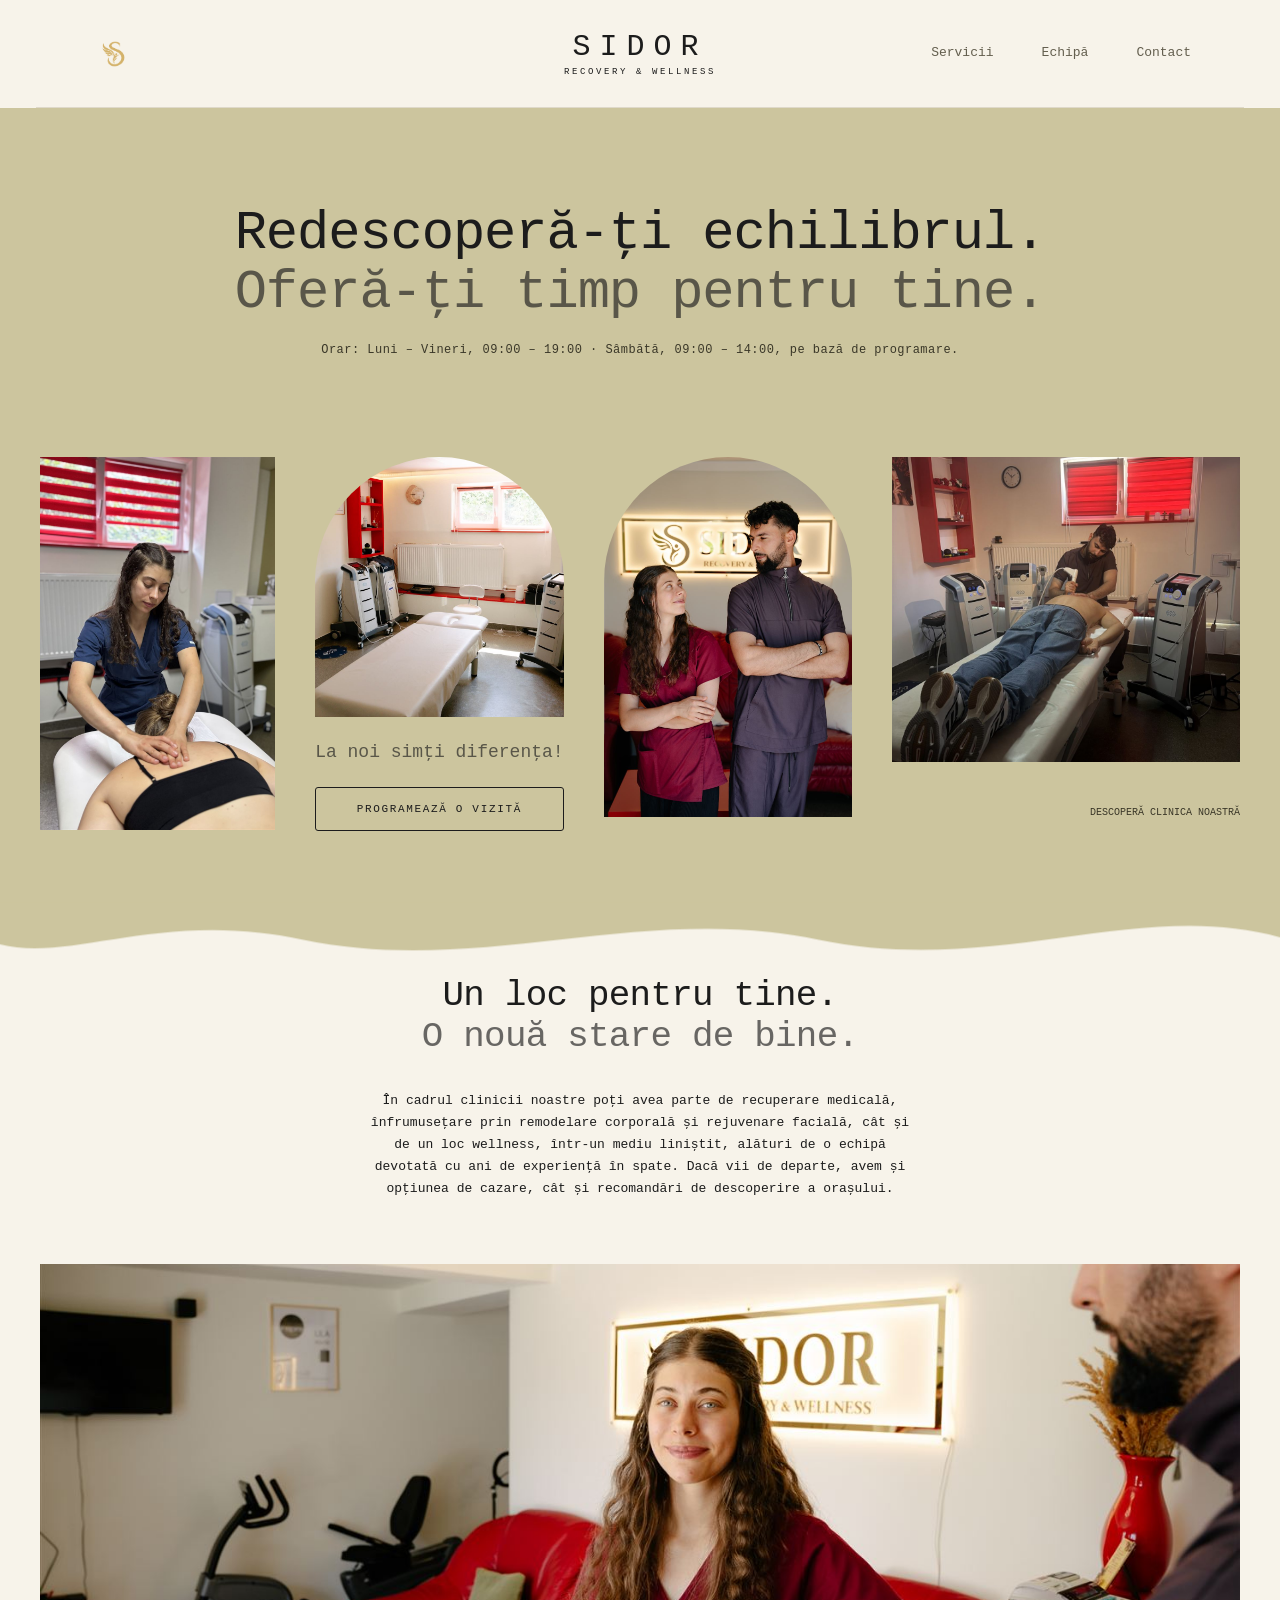
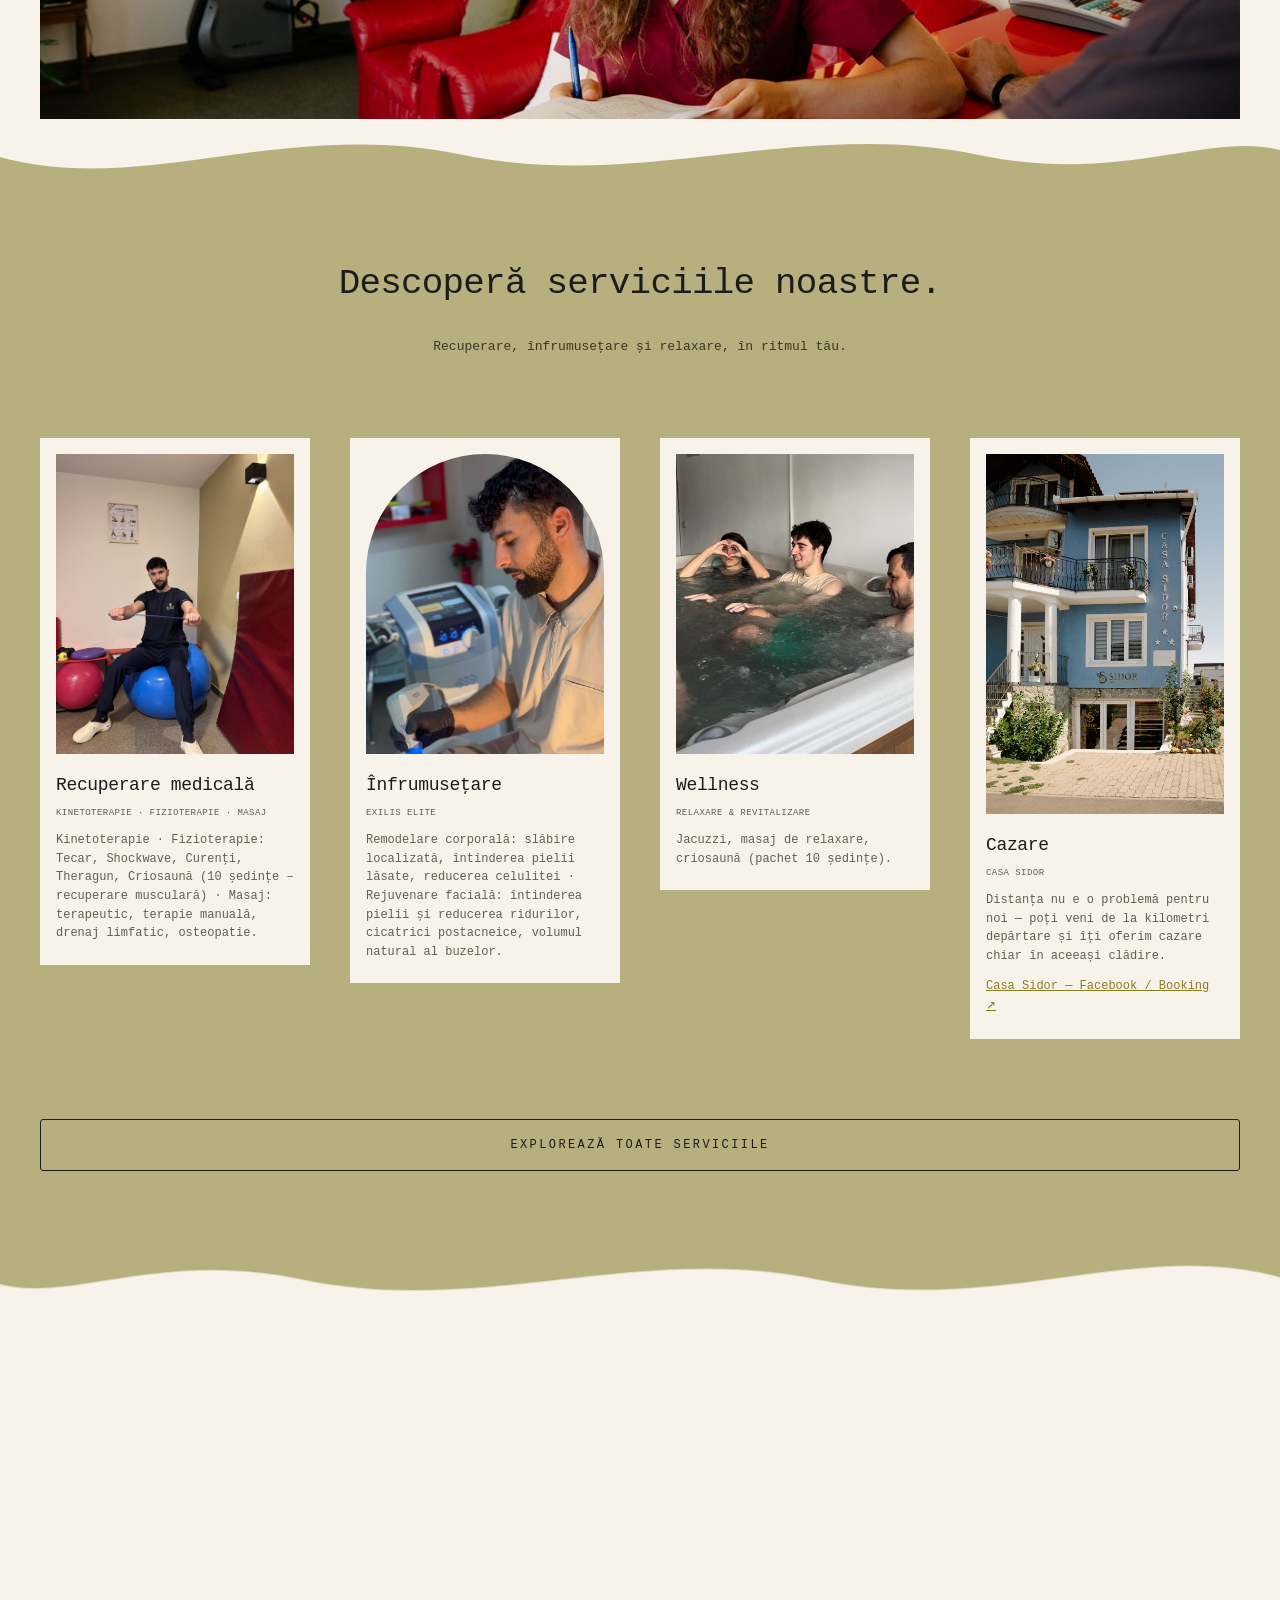
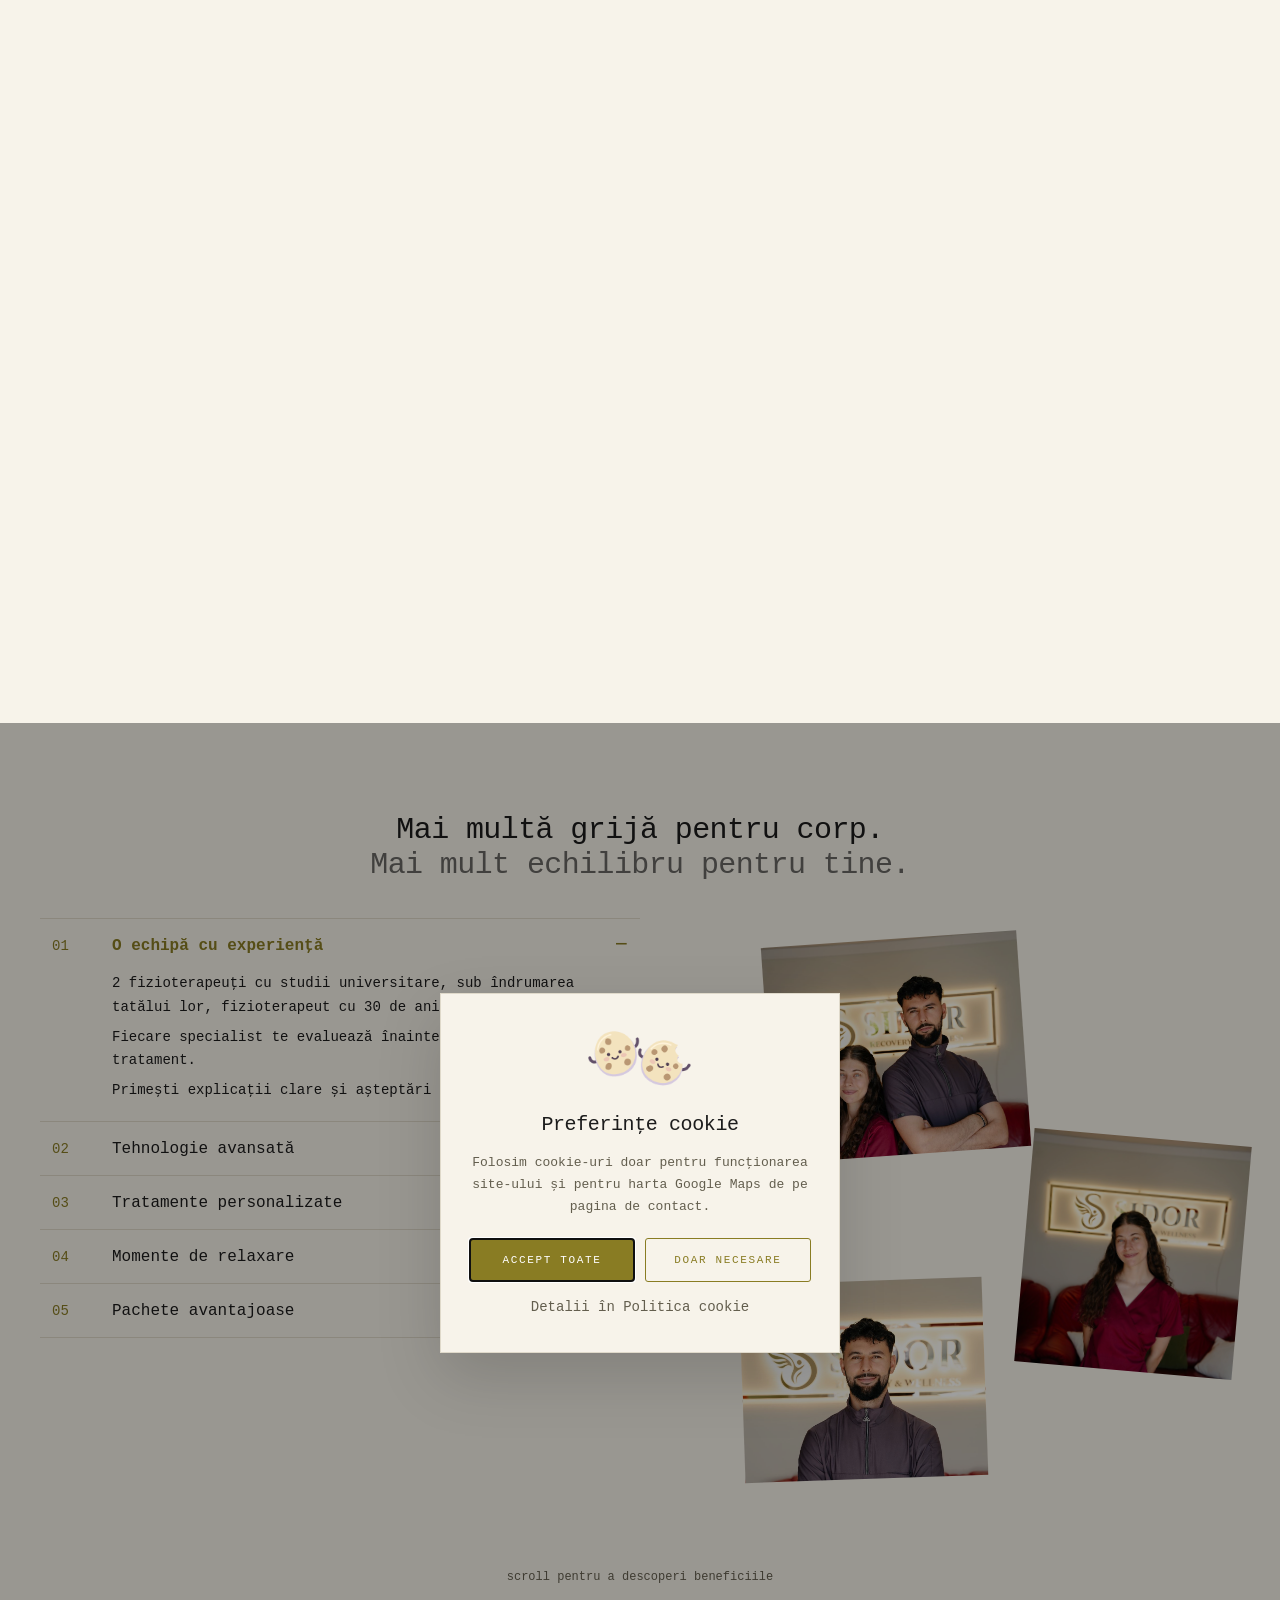
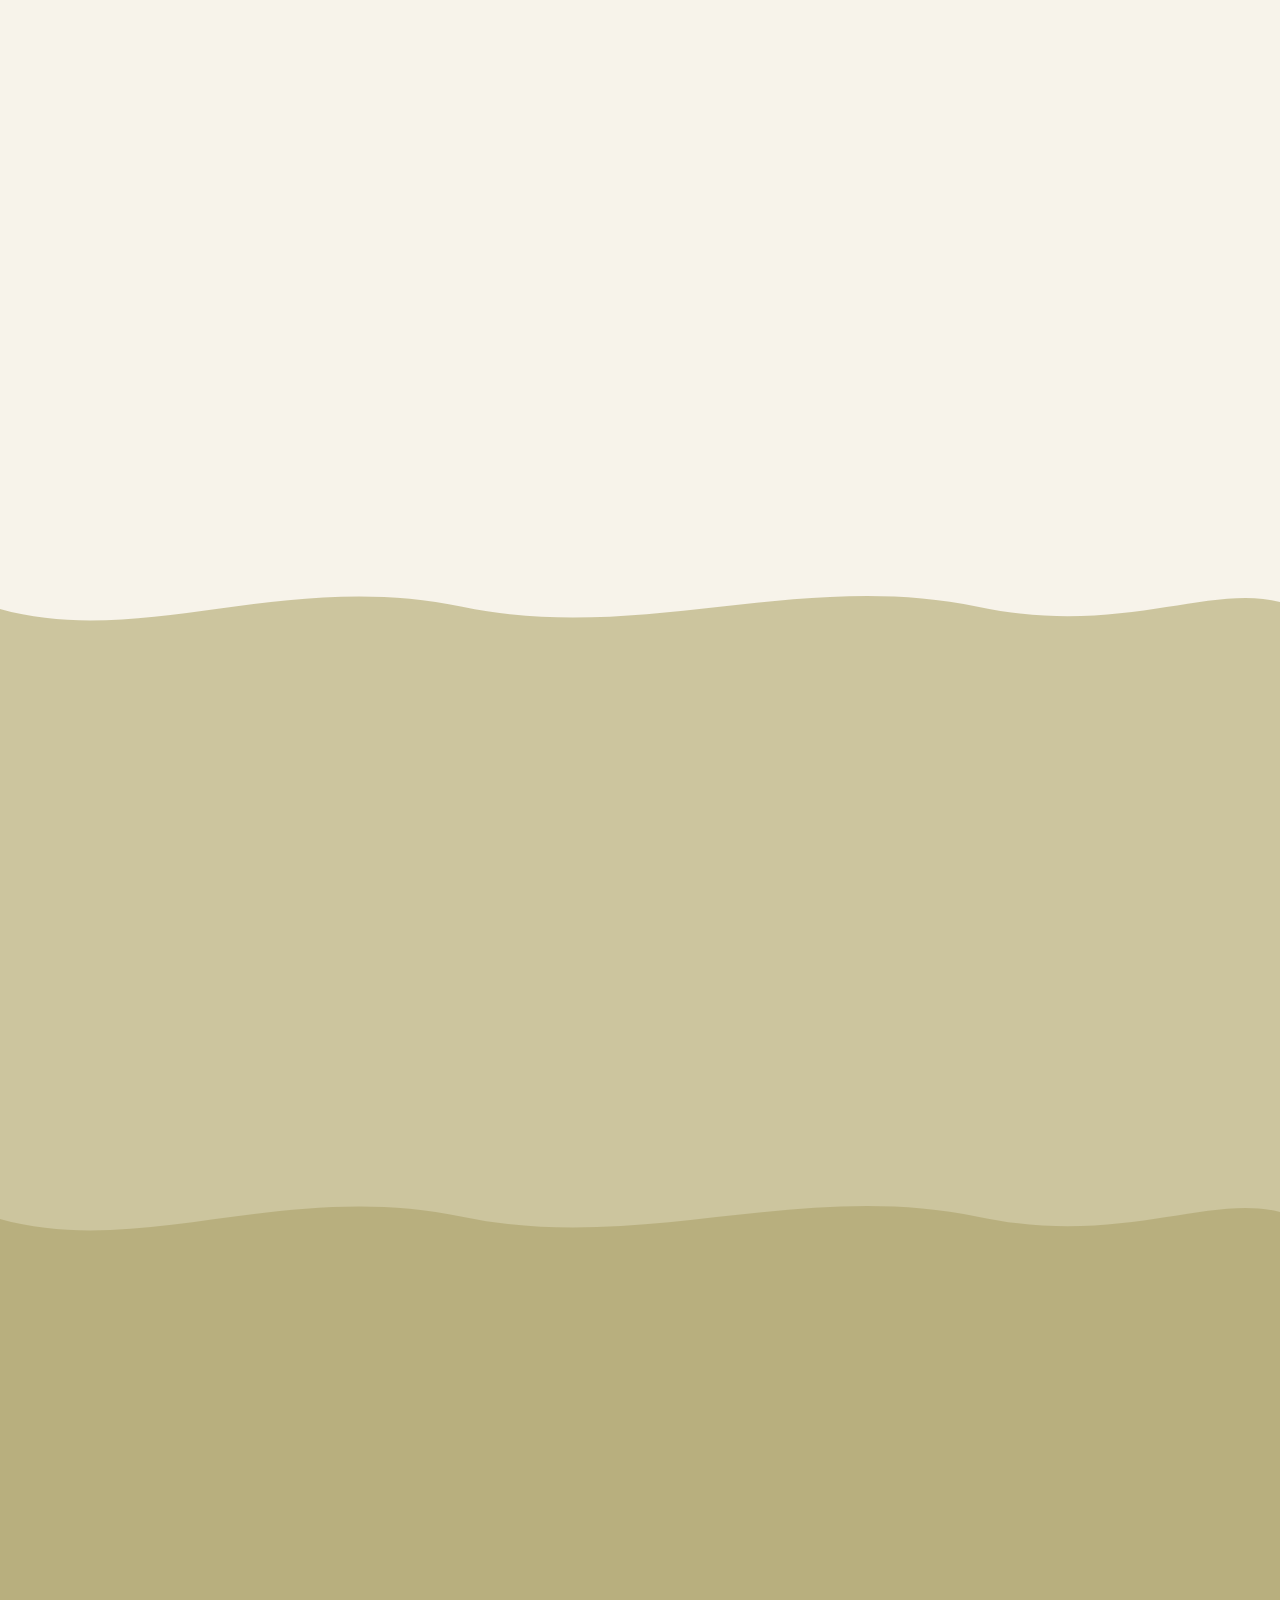
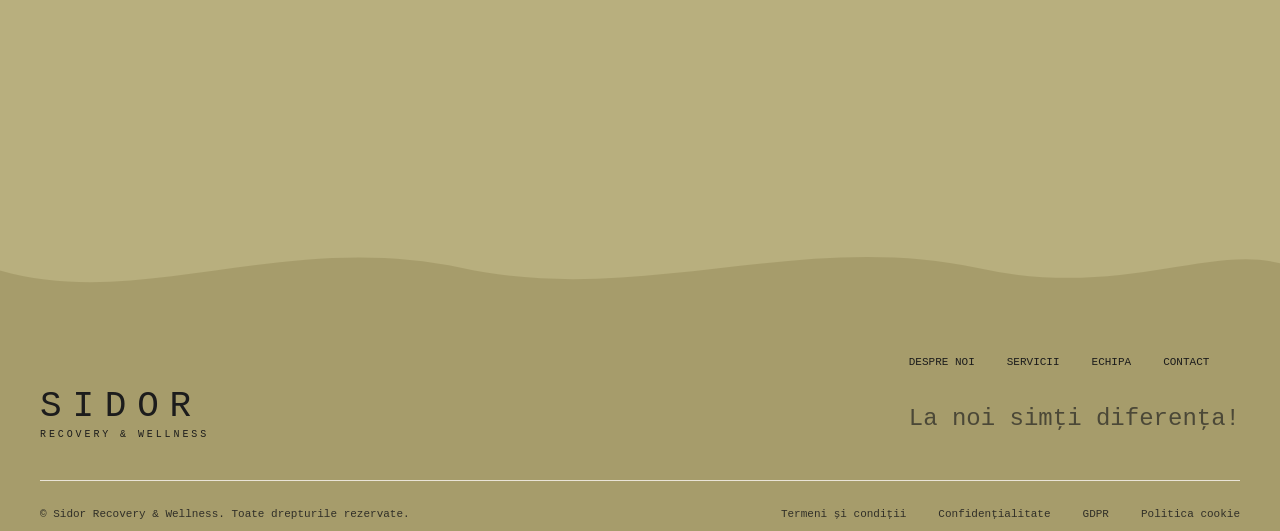
==== commit 9589b904: "-m"" ====
--- a/index.html
+++ b/index.html
@@ -46,7 +46,7 @@
         <div class="m rv arch h3 top" style="background-image:url(media/77.jpg)" role="img"
           aria-label="Oamenii din spatele stării tale de bine"></div>
         <div class="col">
-          <div class="m rv h4" style="background-image:url(media/4.jpg)" role="img"
+          <div class="m rv h4" style="background-image:url(media/v4.jpg)" role="img"
             aria-label="Îngrijire și tehnologie"></div>
           <br>
           <a class="link rv" href="contact.html">DESCOPERĂ CLINICA NOASTRĂ</a>
@@ -70,13 +70,13 @@
       <p class="rv lead muted">Recuperare, înfrumusețare și relaxare, în ritmul tău.</p>
       <div class="cards">
         <article class="rv">
-          <div class="m" style="background-image:url(media/22.jpg)" role="img" aria-label="Recuperare medicală"></div>
+          <div class="m" style="background-image:url(media/v2.jpg)" role="img" aria-label="Recuperare medicală"></div>
           <h3>Recuperare medicală</h3><small>KINETOTERAPIE · FIZIOTERAPIE · MASAJ</small>
           <p class="card-txt">Kinetoterapie · Fizioterapie: Tecar, Shockwave, Curenți, Theragun, Criosaună (10 ședințe –
             recuperare musculară) · Masaj: terapeutic, terapie manuală, drenaj limfatic, osteopatie.</p>
         </article>
         <article class="rv">
-          <div class="m arch" style="background-image:url(media/5.jpg)" role="img" aria-label="Înfrumusețare"></div>
+          <div class="m arch top" style="background-image:url(media/v1.jpg)" role="img" aria-label="Înfrumusețare"></div>
           <h3>Înfrumusețare</h3><small>EXILIS ELITE</small>
           <p class="card-txt">Remodelare corporală: slăbire localizată, întinderea pielii lăsate, reducerea celulitei ·
             Rejuvenare facială: întinderea pielii și reducerea ridurilor, cicatrici postacneice, volumul natural al
@@ -130,8 +130,8 @@
             <li><button type="button"><i>05</i><span>Pachete avantajoase</span><b>+</b></button>
               <div class="pkg-g">
                 <div class="pkg-r"><b>Recuperare</b><span>5 ședințe · 650 lei<br>10 ședințe · 1.200 lei</span></div>
-                <div class="pkg-r"><b>Recuperare Plus</b><span>de la 180 lei</span></div>
-                <div class="pkg-r"><b>Kinetoterapie</b><span>de la 70 lei</span></div>
+                <div class="pkg-r"><b>Recuperare Plus</b><span>50 min + 20 min jacuzzi<br>5 ședințe · 800 lei<br>10 ședințe · 1.500 lei</span></div>
+                <div class="pkg-r"><b>Kinetoterapie</b><span>30 min · 5 ședințe · 320 lei<br>30 min · 10 ședințe · 600 lei</span></div>
               </div>
               <div class="pkg-g">
                 <div class="pkg-r"><b>Exilis Elite</b><span>4 ședințe · 880 lei<br>6 ședințe · 1.200 lei</span></div>
@@ -159,16 +159,15 @@
             <div class="m" style="background-image:url(media/n18.jpg)" role="img"
               aria-label="Exilis Elite abdomen">
             </div>
-            <div class="m top" style="background-image:url(media/n8.jpg)" role="img"
+            <div class="m bot" style="background-image:url(media/n8.jpg)" role="img"
               aria-label="Aparat fizioterapie la umăr">
             </div>
-            <div class="m" style="background-image:url(media/74.jpg)" role="img"
-              aria-label="Criosaună">
+            <div class="m" style="background-image:url(media/v4.jpg)" role="img"
+              aria-label="Fizioterapie și tehnologie modernă">
             </div>
             <!-- Beneficiul 3: evaluare + examinarea posturii -->
-            <!-- TODO: înlocuiește media/n15.jpg cu poza cu cântarul și metrul -->
-            <div class="m" style="background-image:url(media/n15.jpg)" role="img"
-              aria-label="Evaluare și analiză corporală">
+            <div class="m top" style="background-image:url(media/v3.jpg)" role="img"
+              aria-label="Evaluare și măsurători corporale">
             </div>
             <div class="m top" style="background-image:url(media/n14.jpg)" role="img"
               aria-label="Examinarea posturii și mobilității">
@@ -180,7 +179,7 @@
             <div class="m" style="background-image:url(media/n6.jpg)" role="img"
               aria-label="Relaxare în jacuzzi">
             </div>
-            <div class="m top" style="background-image:url(media/n17.jpg)" role="img"
+            <div class="m bot" style="background-image:url(media/n17.jpg)" role="img"
               aria-label="Momente de relaxare pe canapea">
             </div>
             <div class="m" style="background-image:url(media/n7.jpg)" role="img"
--- a/style.css
+++ b/style.css
@@ -19,6 +19,7 @@
 
 .m,.stage .m{background:#EDE8DC center/cover;width:100%;object-fit:cover;display:block;border-radius:0}
 .m.top,.stage .m.top{background-position:center 12%}
+.m.bot,.stage .m.bot{background-position:center 80%}
 .arch{border-radius:999px 999px 0 0}
 
 /* nav */
@@ -69,7 +70,7 @@
 .rows p,.rows .pkg-g{max-height:0;overflow:hidden;padding:0 12px 0 72px;font-size:14px;opacity:0;transition:max-height .5s,opacity .5s,padding .5s,transform .5s}
 .rows .pkg-g{transform:translateY(6px)}
 .rows li.open button{font-weight:700;color:var(--acc)}
-.rows li.open p,.rows li.open .pkg-g.on{max-height:220px;opacity:1;padding-bottom:6px;transform:none}
+.rows li.open p,.rows li.open .pkg-g.on{max-height:260px;opacity:1;padding-bottom:6px;transform:none}
 .rows li.open p:last-of-type,.rows li.open .pkg-g:last-of-type.on{padding-bottom:18px}
 .pkg-r{display:grid;grid-template-columns:150px 1fr;gap:4px 12px;font-size:12.5px;line-height:1.45}
 .pkg-r b{font:700 12.5px/1.45 var(--mono)}
